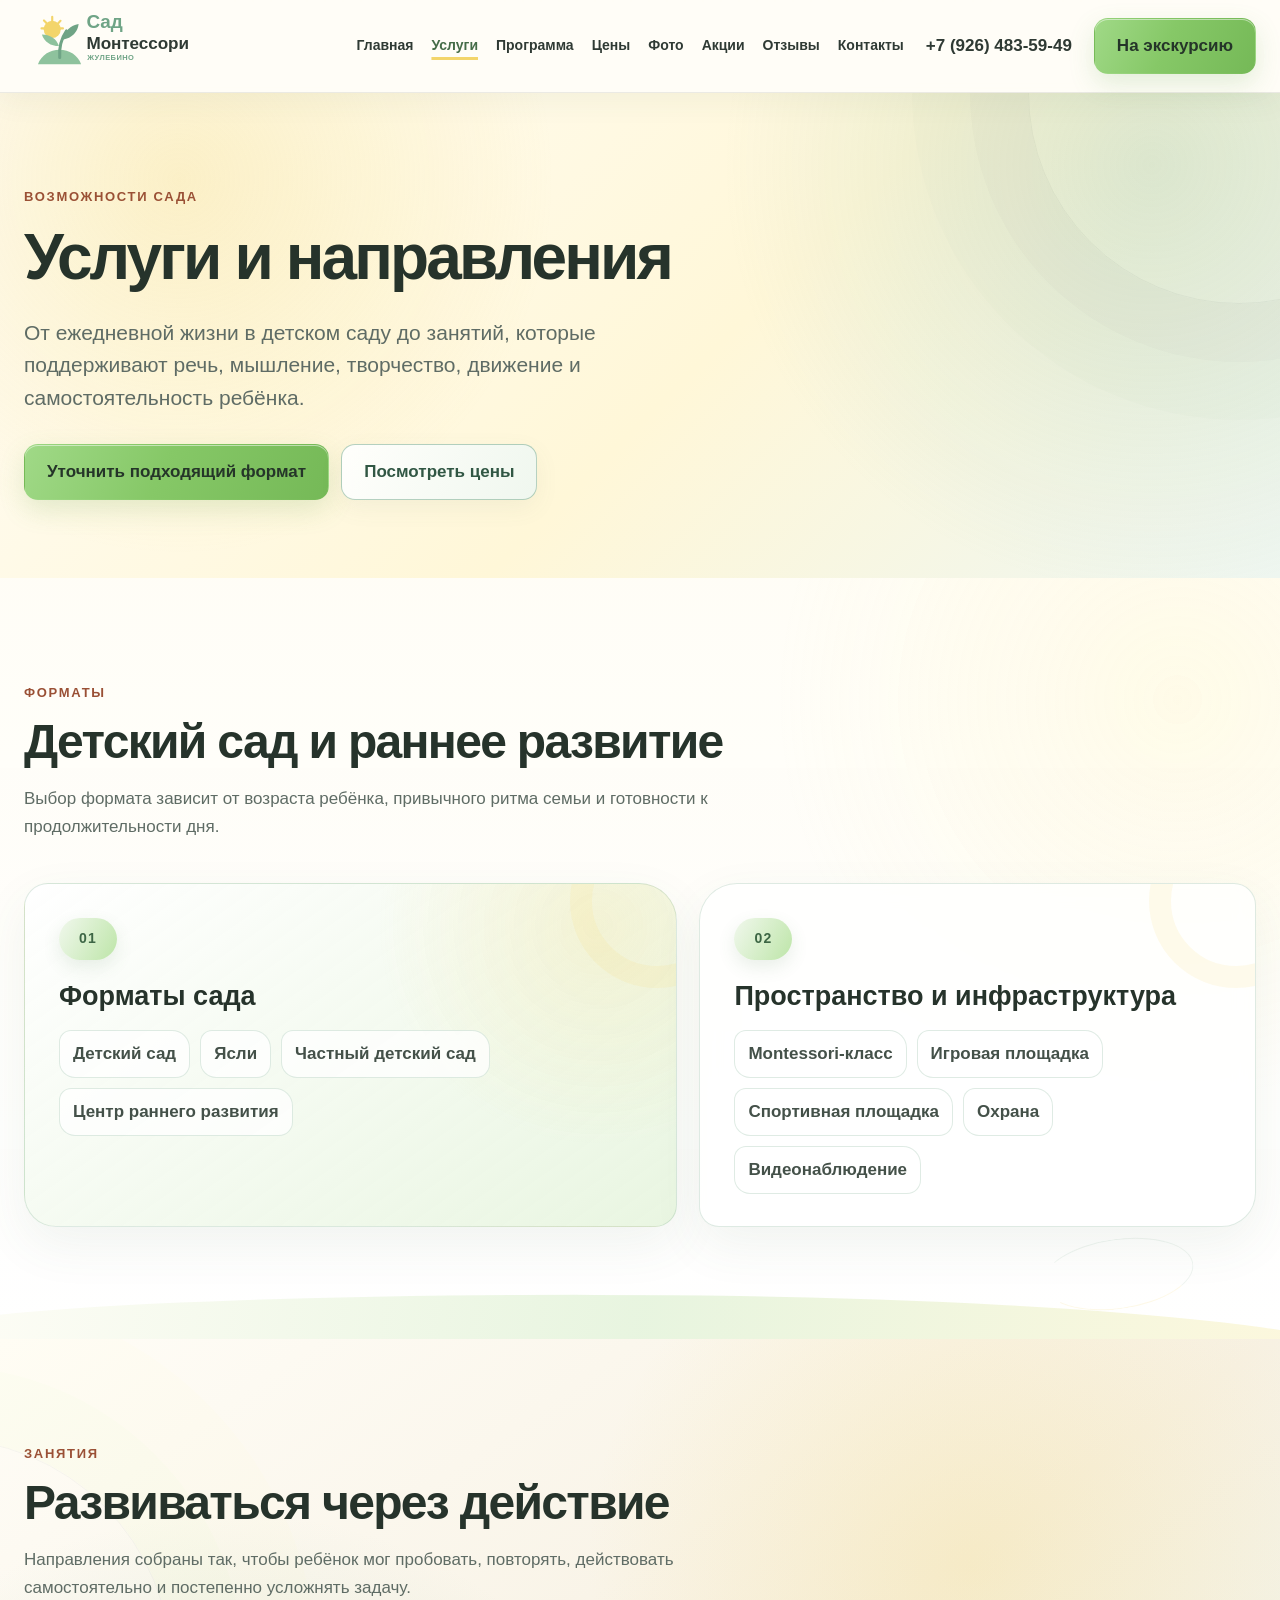
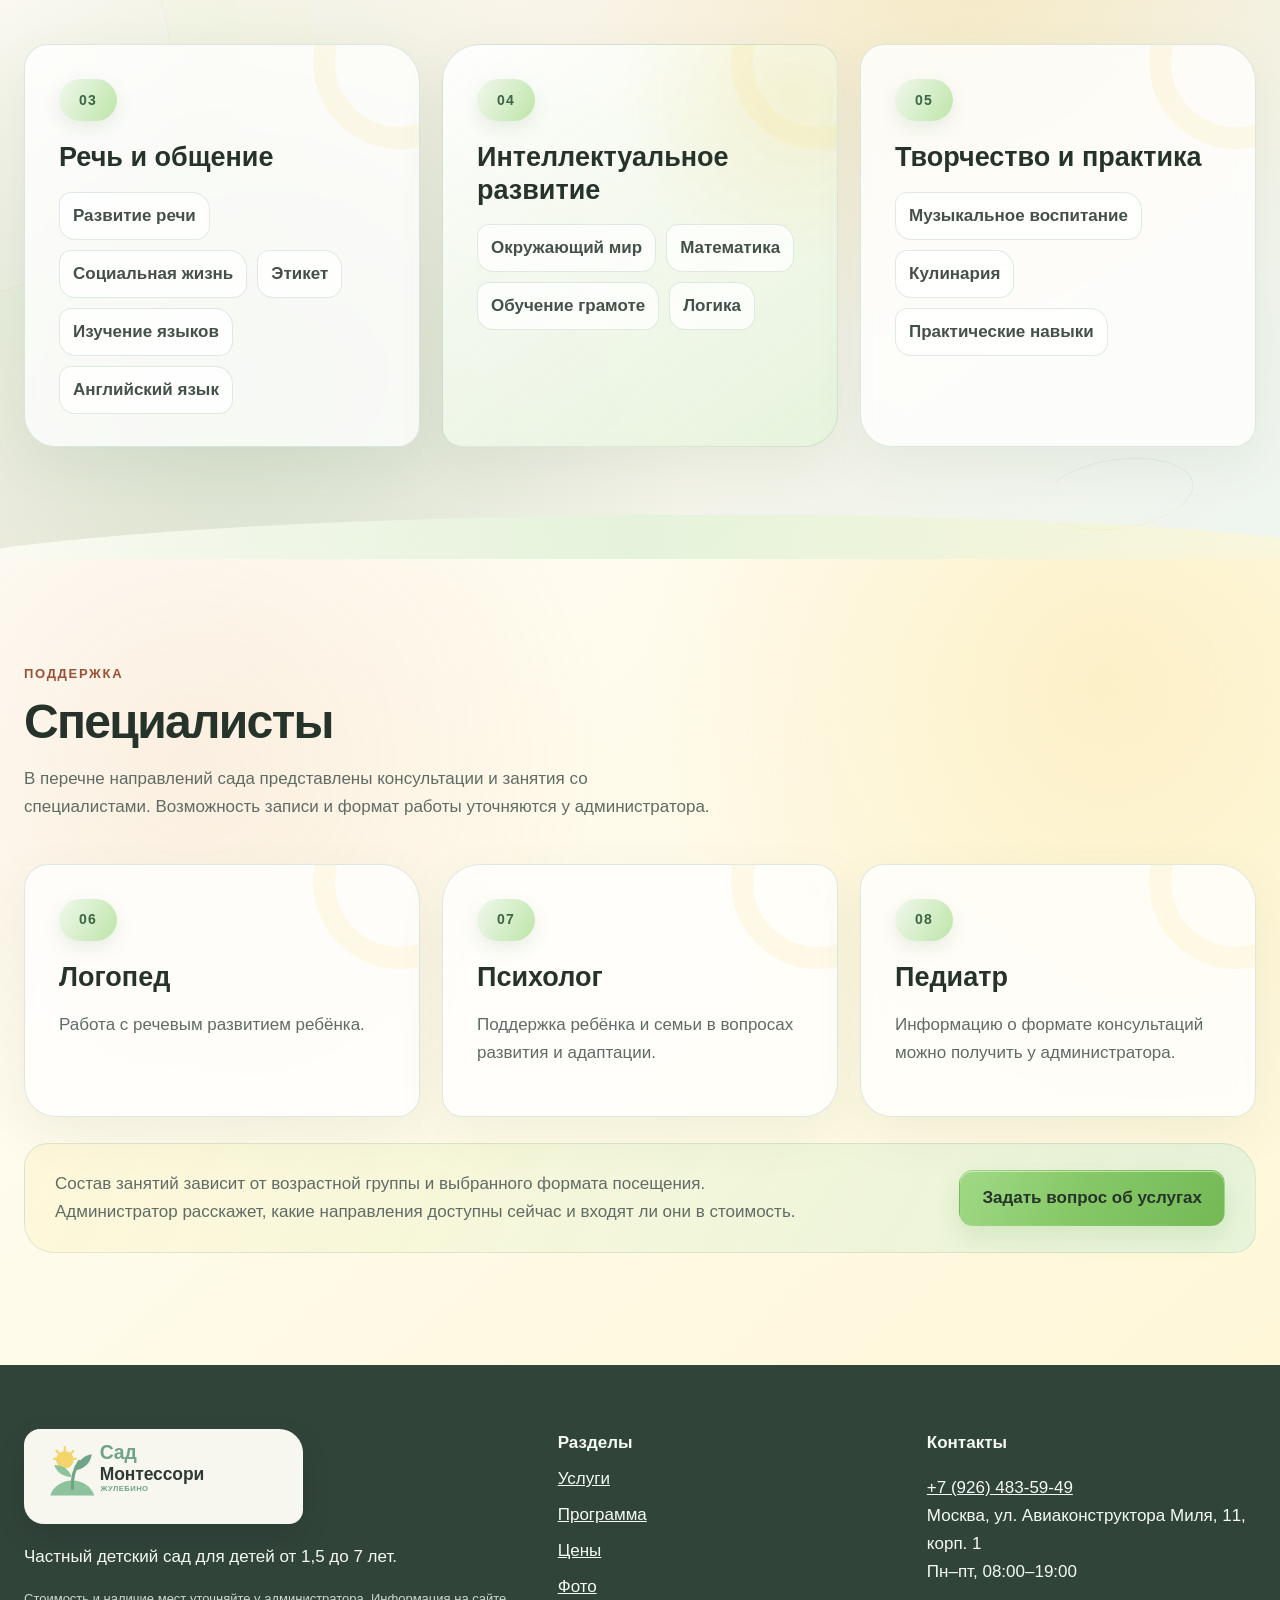
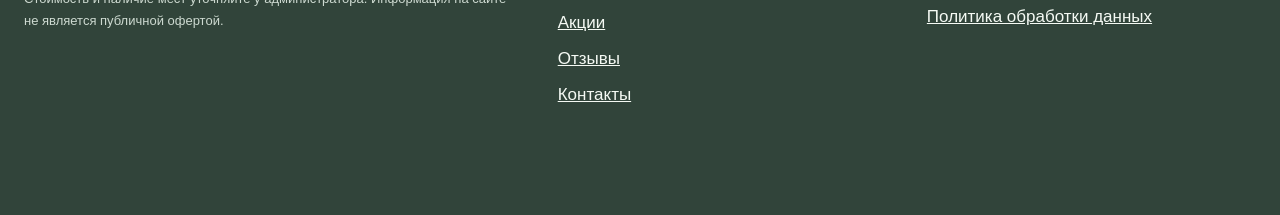
==== all-services.html @ d4e39145 "Add complete site pages, styling and media" ====
<!doctype html><html lang="ru"><head><meta charset="utf-8"><meta name="viewport" content="width=device-width,initial-scale=1"><title>Все услуги — Сад Монтессори в Жулебино</title><meta name="description" content="Форматы посещения, Montessori-класс, развивающие занятия и специалисты Сада Монтессори в Жулебино."><link rel="stylesheet" href="styles.css"></head><body><div data-header></div><main><section class="page-hero"><div class="container"><div class="eyebrow">Возможности сада</div><h1>Услуги и направления</h1><p class="lead">От ежедневной жизни в детском саду до занятий, которые поддерживают речь, мышление, творчество, движение и самостоятельность ребёнка.</p><div class="actions"><a class="btn" href="contacts.html#tour">Уточнить подходящий формат</a><a class="btn secondary" href="prices.html">Посмотреть цены</a></div></div></section><section class="section services-catalog"><div class="container"><div class="section-head"><div><div class="eyebrow">Форматы</div><h2>Детский сад и раннее развитие</h2></div><p>Выбор формата зависит от возраста ребёнка, привычного ритма семьи и готовности к продолжительности дня.</p></div><div class="service-layout"><article class="service-group service-group-featured"><div class="service-number">01</div><h3>Форматы сада</h3><ul class="service-list"><li>Детский сад</li><li>Ясли</li><li>Частный детский сад</li><li>Центр раннего развития</li></ul></article><article class="service-group"><div class="service-number">02</div><h3>Пространство и инфраструктура</h3><ul class="service-list"><li>Montessori-класс</li><li>Игровая площадка</li><li>Спортивная площадка</li><li>Охрана</li><li>Видеонаблюдение</li></ul></article></div></div></section><section class="section tint services-catalog"><div class="container"><div class="section-head"><div><div class="eyebrow">Занятия</div><h2>Развиваться через действие</h2></div><p>Направления собраны так, чтобы ребёнок мог пробовать, повторять, действовать самостоятельно и постепенно усложнять задачу.</p></div><div class="service-layout service-layout-3"><article class="service-group"><div class="service-number">03</div><h3>Речь и общение</h3><ul class="service-list"><li>Развитие речи</li><li>Социальная жизнь</li><li>Этикет</li><li>Изучение языков</li><li>Английский язык</li></ul></article><article class="service-group service-group-featured"><div class="service-number">04</div><h3>Интеллектуальное развитие</h3><ul class="service-list"><li>Окружающий мир</li><li>Математика</li><li>Обучение грамоте</li><li>Логика</li></ul></article><article class="service-group"><div class="service-number">05</div><h3>Творчество и практика</h3><ul class="service-list"><li>Музыкальное воспитание</li><li>Кулинария</li><li>Практические навыки</li></ul></article></div></div></section><section class="section services-catalog"><div class="container"><div class="section-head"><div><div class="eyebrow">Поддержка</div><h2>Специалисты</h2></div><p>В перечне направлений сада представлены консультации и занятия со специалистами. Возможность записи и формат работы уточняются у администратора.</p></div><div class="service-layout service-specialists"><article class="service-group"><div class="service-number">06</div><h3>Логопед</h3><p>Работа с речевым развитием ребёнка.</p></article><article class="service-group"><div class="service-number">07</div><h3>Психолог</h3><p>Поддержка ребёнка и семьи в вопросах развития и адаптации.</p></article><article class="service-group"><div class="service-number">08</div><h3>Педиатр</h3><p>Информацию о формате консультаций можно получить у администратора.</p></article></div><div class="service-note"><p>Состав занятий зависит от возрастной группы и выбранного формата посещения. Администратор расскажет, какие направления доступны сейчас и входят ли они в стоимость.</p><a class="btn" href="contacts.html#tour">Задать вопрос об услугах</a></div></div></section></main><div data-footer></div><script src="site.js"></script></body></html>
---- styles.css ----
:root{
  --ink:#24302b;--ink-strong:#31443a;--muted:#5f6d65;
  --ivory:#fffdf6;--paper:#fff;--cream:#fff9e8;
  --green:#91d66b;--green-hover:#83c85e;--green-active:#76ba53;--soft-green:#b9e7a3;
  --sage:#ddf3d2;--mint:#eaf8e2;--sun:#ffe064;--sun-soft:#fff5c5;
  --terracotta:#f1a06f;--peach:#f8ded0;--line:#dce9d7;
  --shadow:0 20px 60px rgba(73,112,76,.10);--radius:22px
}
*{box-sizing:border-box}html{scroll-behavior:smooth}body{margin:0;font-family:Manrope,Onest,Inter,"Segoe UI",Arial,sans-serif;color:var(--ink);background:var(--ivory);font-size:17px;line-height:1.65;-webkit-font-smoothing:antialiased}a{color:inherit}.container{width:min(1240px,calc(100% - 48px));margin:auto}.site-header{position:sticky;top:0;z-index:20;background:rgba(255,253,247,.94);backdrop-filter:blur(14px);border-bottom:1px solid rgba(36,48,43,.09)}.header-row{min-height:76px;display:flex;align-items:center;gap:22px}.brand{text-decoration:none;font-weight:800;font-size:21px;line-height:1.05;color:var(--ink-strong);letter-spacing:-.025em}.brand small{display:block;font-weight:700;font-size:11px;letter-spacing:.1em;text-transform:uppercase;color:var(--green-hover)}.nav{display:flex;gap:18px;margin-left:auto}.nav a{text-decoration:none;font-size:14px;font-weight:600}.nav a:hover,.nav a.active{color:#456c48;text-decoration:underline;text-decoration-color:var(--sun);text-decoration-thickness:3px;text-underline-offset:7px}.phone{text-decoration:none;font-weight:750;white-space:nowrap}.btn{min-height:52px;display:inline-flex;align-items:center;justify-content:center;gap:8px;border:1px solid var(--green);border-radius:14px;background:var(--green);color:var(--ink);padding:13px 22px;text-decoration:none;font-weight:800;cursor:pointer;transition:background-color .2s ease,transform .2s ease,border-color .2s ease}.btn:hover{background:var(--green-hover);border-color:var(--green-hover);transform:translateY(-1px)}.btn:active{transform:translateY(0)}.btn.secondary{background:var(--paper);color:var(--ink-strong);border-color:#9fbd9d}.btn.secondary:hover{background:var(--mint)}.menu-btn{display:none;margin-left:auto;min-width:44px;min-height:44px;border:0;background:none;font-size:26px;color:var(--ink)}a:focus-visible,button:focus-visible,input:focus-visible,select:focus-visible,textarea:focus-visible,summary:focus-visible{outline:3px solid #9f7610;outline-offset:3px}.skip-link{position:fixed;left:16px;top:-80px;z-index:100;background:white;padding:12px 16px;border-radius:10px}.skip-link:focus{top:16px}.hero{padding:104px 0 78px;background:radial-gradient(circle at 10% 12%,rgba(255,244,199,.8),transparent 28%),radial-gradient(circle at 92% 22%,rgba(228,240,225,.95),transparent 35%),var(--ivory)}.hero-grid{display:grid;grid-template-columns:1.03fr .97fr;gap:64px;align-items:center}.eyebrow{font-size:13px;text-transform:uppercase;letter-spacing:.13em;color:#9a5035;font-weight:800}.hero h1,.page-hero h1{font-size:clamp(48px,5.1vw,64px);line-height:1.08;font-weight:800;margin:16px 0 24px;letter-spacing:-.045em;color:var(--ink-strong)}.lead{font-size:21px;line-height:1.55;color:var(--muted);max-width:720px}.actions{display:flex;gap:12px;flex-wrap:wrap;margin-top:30px}.meta-row{display:flex;gap:28px;flex-wrap:wrap;margin-top:30px;font-size:15px}.meta-row strong{display:block;color:var(--ink-strong)}.media-placeholder{min-height:440px;border-radius:26px;background:linear-gradient(145deg,var(--sage),var(--sun-soft));display:grid;place-items:center;text-align:center;padding:40px;border:1px solid rgba(127,175,122,.38);box-shadow:var(--shadow)}.media-placeholder b{display:block;font-weight:780;font-size:25px;line-height:1.25}.media-placeholder span{color:var(--muted);max-width:360px}.trust{display:grid;grid-template-columns:repeat(5,1fr);gap:10px;margin-top:-26px;position:relative}.trust div{background:white;border:1px solid var(--line);border-radius:16px;padding:18px;text-align:center;font-size:15px;font-weight:750;box-shadow:0 10px 30px rgba(49,68,58,.04)}.section{padding:112px 0}.section.tint{background:var(--sage)}.section:nth-of-type(4n){background:var(--sun-soft)}.section-head{display:flex;justify-content:space-between;align-items:end;gap:30px;margin-bottom:42px}.section h2{font-size:clamp(36px,4vw,48px);line-height:1.15;margin:10px 0;font-weight:800;letter-spacing:-.035em;color:var(--ink-strong)}.section-head p{max-width:590px;color:var(--muted)}.grid{display:grid;gap:20px}.grid-2{grid-template-columns:repeat(2,1fr)}.grid-3{grid-template-columns:repeat(3,1fr)}.grid-4{grid-template-columns:repeat(4,1fr)}.card{background:white;border:1px solid var(--line);border-radius:var(--radius);padding:30px}.card h3{font-weight:780;font-size:25px;line-height:1.25;margin:10px 0;letter-spacing:-.025em}.card p{color:var(--muted)}.card:hover{border-color:#b8d2b4}.num{width:44px;height:44px;border-radius:14px;display:grid;place-items:center;background:var(--sun);color:var(--ink);font-weight:800}.placeholder{border:1px solid var(--terracotta);background:#fff8f3;border-radius:18px;padding:24px;color:#6d4a39}.placeholder strong{display:block;color:#563324}.price-card{display:flex;flex-direction:column}.price{font-weight:800;font-size:34px;line-height:1.15;color:#456c48;margin:12px 0;letter-spacing:-.03em}.price-card ul{padding-left:20px;flex:1}.quote{font-size:20px;line-height:1.55;border-top:4px solid var(--sun);background:linear-gradient(180deg,#fff,var(--mint))}.quote footer{font-size:14px;color:var(--muted);margin-top:18px}.cta-band{background:linear-gradient(135deg,var(--sun-soft),var(--sage));color:var(--ink);border:1px solid #d8e4cf;border-radius:26px;padding:52px;display:grid;grid-template-columns:1fr .9fr;gap:48px}.cta-band h2{margin-top:0;color:var(--ink-strong)}.cta-band .eyebrow{color:#895039!important}.form{display:grid;gap:14px}.field{display:grid;gap:7px}.field>span{font-size:14px;font-weight:750;color:var(--ink-strong)}.form input,.form select,.form textarea{width:100%;min-height:50px;border:1px solid #87978e;border-radius:12px;padding:12px 14px;font:inherit;background:white;color:var(--ink)}.form textarea{min-height:96px;resize:vertical}.form>label:not(.field){font-size:14px}.form .btn{background:var(--green);border-color:var(--green);color:var(--ink)}.form-note{font-size:14px;color:var(--muted)}.page-hero{padding:94px 0 78px;background:radial-gradient(circle at 12% 10%,rgba(255,244,199,.9),transparent 28%),radial-gradient(circle at 90% 15%,rgba(228,240,225,.9),transparent 35%),var(--ivory)}.page-hero h1{max-width:900px}.gallery{display:grid;grid-template-columns:repeat(3,1fr);gap:18px}.gallery .media-placeholder{min-height:285px;border-radius:22px}.contact-grid{display:grid;grid-template-columns:.8fr 1.2fr;gap:28px}.map{width:100%;min-height:430px;border:0;border-radius:22px;background:var(--sage)}.site-footer{background:#31443a;color:#f5faf4;padding:64px 0 106px}.footer-grid{display:grid;grid-template-columns:1.2fr .8fr .8fr;gap:40px}.footer-links{display:grid;gap:8px}.footer-links a{color:#f5faf4}.fine{font-size:13px;color:#cdd9d0}.mobile-cta{display:none}.notice{padding:16px 20px;border-radius:16px;background:var(--sun-soft);border:1px solid #dfc468;color:#54400f;margin:20px 0}.timeline{display:grid;grid-template-columns:repeat(4,1fr);border:1px solid var(--line);border-radius:24px;overflow:hidden;background:white}.timeline-item{padding:30px;border-right:1px solid var(--line)}.timeline-item:last-child{border-right:0}.timeline-time{font-weight:800;color:#4d784f;margin-bottom:10px}.faq{display:grid;gap:12px}.faq details{background:white;border:1px solid var(--line);border-radius:16px;padding:0 20px}.faq summary{min-height:60px;display:flex;align-items:center;font-weight:750;cursor:pointer}.faq p{color:var(--muted);margin-top:0}.sr-only{position:absolute;width:1px;height:1px;padding:0;margin:-1px;overflow:hidden;clip:rect(0,0,0,0);white-space:nowrap;border:0}
@media(prefers-reduced-motion:reduce){html{scroll-behavior:auto}*,*::before,*::after{animation-duration:.01ms!important;transition-duration:.01ms!important}}
@media(max-width:980px){.nav{display:none;position:absolute;top:76px;left:0;right:0;background:var(--ivory);padding:22px 24px;flex-direction:column;border-bottom:1px solid var(--line)}.nav.open{display:flex}.menu-btn{display:block}.header-row>.phone,.header-row>.btn{display:none}.hero-grid,.cta-band,.contact-grid{grid-template-columns:1fr}.trust{grid-template-columns:repeat(2,1fr)}.grid-4{grid-template-columns:repeat(2,1fr)}.media-placeholder{min-height:340px}.timeline{grid-template-columns:repeat(2,1fr)}.timeline-item:nth-child(2){border-right:0}.timeline-item{border-bottom:1px solid var(--line)}.timeline-item:nth-last-child(-n+2){border-bottom:0}.mobile-cta{display:flex;position:fixed;z-index:30;bottom:10px;left:10px;right:10px;background:white;border:1px solid var(--line);padding:8px;border-radius:18px;box-shadow:var(--shadow);gap:8px}.mobile-cta .btn{flex:1;min-height:48px;padding:10px}}
@media(max-width:680px){body{overflow-x:hidden;font-size:16px}.container{width:min(100% - 40px,1240px)}.hero{padding:62px 0 52px}.hero-grid{gap:38px}.hero-grid>*{min-width:0}.hero h1,.page-hero h1{font-size:clamp(36px,10vw,42px);overflow-wrap:anywhere}.page-hero{padding:62px 0 54px}.lead{font-size:18px}.actions{display:grid;grid-template-columns:1fr;width:100%}.actions .btn{width:100%}.section{padding:76px 0}.section h2{font-size:32px}.grid-2,.grid-3,.grid-4,.gallery,.footer-grid{grid-template-columns:1fr}.trust{margin-top:16px;grid-template-columns:1fr}.cta-band{padding:30px 24px}.section-head{display:block}.meta-row{gap:14px}.gallery .media-placeholder{min-height:230px}.media-placeholder{min-width:0;min-height:300px;padding:28px 20px}.media-placeholder b,.media-placeholder span{overflow-wrap:anywhere}.timeline{grid-template-columns:1fr}.timeline-item,.timeline-item:nth-child(2){border-right:0;border-bottom:1px solid var(--line)}.timeline-item:last-child{border-bottom:0}}

/* Luminous organic design layer */
body{position:relative;background:#fffdf6}
body::before{content:"";position:fixed;inset:0;z-index:-1;pointer-events:none;opacity:.022;background-image:radial-gradient(circle at 1px 1px,#314238 1px,transparent 0);background-size:18px 18px}
.hero{position:relative;isolation:isolate;overflow:hidden;background:radial-gradient(circle at 12% 12%,rgba(255,224,100,.48) 0,rgba(255,224,100,0) 34%),radial-gradient(circle at 88% 18%,rgba(145,214,107,.34) 0,rgba(145,214,107,0) 36%),linear-gradient(135deg,#fffdf6 0%,#fff7d4 48%,#f1faeb 100%)}
.hero::before,.page-hero::before{content:"";position:absolute;width:420px;height:420px;border:1px solid rgba(49,66,56,.055);border-radius:50%;right:-170px;top:-210px;box-shadow:0 0 0 58px rgba(49,66,56,.018),0 0 0 116px rgba(49,66,56,.012);pointer-events:none}
.hero-grid{position:relative;z-index:1}
.hero .media-placeholder{transform:rotate(1.3deg);border-radius:34px 34px 72px 34px;box-shadow:0 28px 80px rgba(73,112,76,.16)}
.hero .media-placeholder::after{content:"";position:absolute;width:112px;height:112px;right:-28px;bottom:-30px;border-radius:50%;background:rgba(255,224,100,.82);filter:blur(.2px);z-index:-1}
.page-hero{position:relative;isolation:isolate;overflow:hidden;background:radial-gradient(circle at 15% 20%,rgba(255,224,100,.34),transparent 32%),radial-gradient(circle at 88% 14%,rgba(145,214,107,.28),transparent 36%),linear-gradient(135deg,#fffdf6,#fff9de 52%,#eaf8e2)}
.page-hero .container{position:relative;z-index:1}
.trust div{background:rgba(255,255,255,.7);backdrop-filter:blur(14px);border:1px solid rgba(255,255,255,.84);box-shadow:0 18px 50px rgba(50,80,60,.08)}
.section{position:relative;isolation:isolate;overflow:hidden;background:radial-gradient(circle at 92% 16%,rgba(255,236,147,.16),transparent 30%),linear-gradient(180deg,rgba(255,253,246,.96),rgba(255,255,255,.97))}
.section.tint{background:radial-gradient(circle at 76% 28%,rgba(255,224,100,.3),transparent 34%),radial-gradient(circle at 18% 78%,rgba(185,231,163,.42),transparent 38%),linear-gradient(145deg,#fff9e8 0%,#f8fceb 55%,#eaf8e2 100%)}
.section:nth-of-type(4n){background:radial-gradient(circle at 15% 25%,rgba(241,160,111,.13),transparent 34%),radial-gradient(circle at 86% 15%,rgba(255,224,100,.25),transparent 35%),linear-gradient(140deg,#fffdf6 0%,#fff6df 100%)}
.section:nth-of-type(3n)::before{content:"";position:absolute;width:460px;height:460px;border-radius:50%;left:-290px;top:12%;border:1px solid rgba(83,97,88,.045);box-shadow:0 0 0 72px rgba(145,214,107,.018),0 0 0 145px rgba(255,224,100,.014);pointer-events:none}
.section>.container{position:relative;z-index:1}
.card{border-color:rgba(159,190,151,.42);box-shadow:0 14px 45px rgba(73,112,76,.055);transition:transform .22s ease,border-color .22s ease,box-shadow .22s ease}
.card:hover{transform:translateY(-3px);border-color:rgba(118,186,83,.5);box-shadow:0 20px 55px rgba(73,112,76,.1)}
.grid-4 .card:nth-child(even){transform:translateY(16px)}
.grid-4 .card:nth-child(even):hover{transform:translateY(13px)}
.cta-band{position:relative;overflow:hidden;background:radial-gradient(circle at 82% 18%,rgba(255,224,100,.52),transparent 35%),radial-gradient(circle at 12% 90%,rgba(145,214,107,.4),transparent 38%),linear-gradient(135deg,rgba(255,255,255,.76),rgba(255,249,222,.83) 48%,rgba(234,248,226,.88));backdrop-filter:blur(14px);border:1px solid rgba(255,255,255,.82);box-shadow:0 22px 65px rgba(73,112,76,.11)}
.cta-band::after{content:"";position:absolute;width:180px;height:180px;border-radius:50%;right:-80px;bottom:-95px;border:24px solid rgba(255,255,255,.28);pointer-events:none}
.gallery{grid-template-columns:1.15fr .85fr 1fr;grid-auto-flow:dense}
.gallery .media-placeholder:nth-child(1),.gallery .media-placeholder:nth-child(7){grid-row:span 2;min-height:588px}
.gallery .media-placeholder:nth-child(4){grid-column:span 2}
.gallery .media-placeholder{box-shadow:0 18px 55px rgba(73,112,76,.1);transition:transform .3s ease,box-shadow .3s ease}
.gallery .media-placeholder:hover{transform:translateY(-4px) scale(.995);box-shadow:0 24px 70px rgba(73,112,76,.15)}
.quote{background:rgba(255,255,255,.68);backdrop-filter:blur(10px);border-color:rgba(255,224,100,.85)}
.price-card:nth-child(2){background:linear-gradient(160deg,#fff,#f3fbeF);box-shadow:0 22px 65px rgba(73,112,76,.12)}
.btn:active{background:var(--green-active)}
@keyframes gardenGlow{0%,100%{transform:translate3d(0,0,0)}50%{transform:translate3d(-10px,8px,0)}}
.hero::after{content:"";position:absolute;width:300px;height:300px;border-radius:50%;right:12%;top:6%;background:rgba(255,224,100,.14);filter:blur(38px);animation:gardenGlow 18s ease-in-out infinite;pointer-events:none}
@media(max-width:980px){.grid-4 .card:nth-child(even),.grid-4 .card:nth-child(even):hover{transform:none}.gallery{grid-template-columns:repeat(2,1fr)}.gallery .media-placeholder:nth-child(1),.gallery .media-placeholder:nth-child(7){grid-row:auto;min-height:340px}.gallery .media-placeholder:nth-child(4){grid-column:auto}.hero .media-placeholder{transform:none;border-radius:30px 30px 52px 30px}}
@media(max-width:680px){.hero{background:radial-gradient(circle at 12% 10%,rgba(255,224,100,.38),transparent 30%),linear-gradient(145deg,#fffdf6,#f1faeb)}.section,.section.tint,.section:nth-of-type(4n){background:linear-gradient(150deg,#fffdf6,#f8fceb 58%,#fff9de)}.gallery{grid-template-columns:1fr}.gallery .media-placeholder:nth-child(1),.gallery .media-placeholder:nth-child(7){min-height:260px}.card:hover,.gallery .media-placeholder:hover{transform:none}.hero .media-placeholder::after{width:76px;height:76px;right:-16px}}
@media(prefers-reduced-motion:reduce){.hero::after{animation:none}.card,.gallery .media-placeholder{transition:none}}

/* Design system v2: connected sections, living CTA, organic cards */
:root{
  --ink:#2f3a34;--ink-strong:#24312b;--muted:#5f6c65;
  --ivory:#fffdf7;--cream:#f7f1e3;
  --green:#6fa486;--green-hover:#5f9c7d;--green-active:#568f72;
  --soft-green:#86b79a;--sage:#ddeedf;--mint:#eef6f0;
  --sun:#f3d56b;--sun-soft:#fff7d8;--terracotta:#d88a58;--peach:#ffe9b8;
  --line:#dce7de
}
body{background:var(--ivory)}
.hero{background:radial-gradient(circle at 12% 12%,rgba(243,213,107,.4),transparent 34%),radial-gradient(circle at 88% 18%,rgba(111,164,134,.3),transparent 36%),linear-gradient(135deg,#fffdf7 0%,#fff7d8 50%,#eef6f0 100%)}
.page-hero{background:radial-gradient(circle at 14% 18%,rgba(243,213,107,.3),transparent 32%),radial-gradient(circle at 90% 15%,rgba(134,183,154,.26),transparent 35%),linear-gradient(135deg,#fffdf7,#fff7d8 55%,#eef6f0)}
.btn{position:relative;isolation:isolate;overflow:hidden;color:#fff;border-color:transparent;background:linear-gradient(115deg,#7cb291 0%,#6fa486 42%,#5f9c7d 100%);background-size:180% 100%;box-shadow:0 10px 26px rgba(95,156,125,.2),inset 0 1px 0 rgba(255,255,255,.28);transition:transform .22s ease,box-shadow .22s ease,background-position .45s ease}
.btn::before{content:"";position:absolute;z-index:-1;top:-70%;bottom:-70%;left:-45%;width:28%;transform:rotate(18deg);background:linear-gradient(90deg,transparent,rgba(255,255,255,.4),transparent);filter:blur(2px);transition:left .62s cubic-bezier(.2,.7,.2,1)}
.btn:hover{color:#fff;border-color:transparent;background:linear-gradient(115deg,#5f9c7d 0%,#76aa89 45%,#d5bd62 100%);background-size:180% 100%;background-position:100% 0;box-shadow:0 15px 34px rgba(95,156,125,.28),0 0 0 5px rgba(243,213,107,.12);transform:translateY(-2px)}
.btn:hover::before{left:118%}.btn:active{color:#fff;background:linear-gradient(115deg,#568f72,#6fa486);transform:translateY(0)}
.btn.secondary{color:#315744;border:1px solid rgba(111,164,134,.5);background:linear-gradient(115deg,rgba(255,255,255,.9),rgba(238,246,240,.9));box-shadow:0 8px 24px rgba(95,108,101,.07)}
.btn.secondary::before{background:linear-gradient(90deg,transparent,rgba(243,213,107,.62),transparent)}
.btn.secondary:hover{color:#315744;border-color:rgba(111,164,134,.58);background:linear-gradient(115deg,#fff7d8,#eaf4ec 65%,#f8e8a6);box-shadow:0 13px 30px rgba(111,164,134,.14);background-position:100% 0}
.section{--transition:#fffdf7;padding-bottom:138px}
.section.tint{--transition:#eef6f0;background:radial-gradient(circle at 76% 28%,rgba(243,213,107,.24),transparent 34%),radial-gradient(circle at 18% 78%,rgba(134,183,154,.3),transparent 38%),linear-gradient(145deg,#fffdf7 0%,#f7f1e3 52%,#eef6f0 100%)}
.section:nth-of-type(4n){--transition:#fff7d8;background:radial-gradient(circle at 15% 25%,rgba(216,138,88,.11),transparent 34%),radial-gradient(circle at 86% 15%,rgba(243,213,107,.25),transparent 35%),linear-gradient(140deg,#fffdf7 0%,#fff7d8 100%)}
.section:not(:last-child)::after{content:"";position:absolute;z-index:0;left:-3%;right:-3%;bottom:-1px;height:72px;background:linear-gradient(100deg,rgba(255,255,255,.76),var(--transition) 45%,rgba(221,238,223,.72));clip-path:polygon(0 52%,8% 42%,18% 58%,30% 28%,43% 50%,55% 20%,68% 46%,80% 30%,91% 54%,100% 36%,100% 100%,0 100%);pointer-events:none}
.section:nth-of-type(even):not(:last-child)::after{clip-path:polygon(0 30%,10% 50%,23% 32%,35% 61%,48% 35%,61% 55%,74% 25%,87% 49%,100% 31%,100% 100%,0 100%)}
.section:not(:last-child) .container::after{content:"";position:absolute;z-index:-1;width:180px;height:86px;right:3%;bottom:-102px;border:1.5px solid rgba(111,164,134,.16);border-left-color:transparent;border-bottom-color:rgba(243,213,107,.22);border-radius:50%;transform:rotate(-8deg);pointer-events:none}
.card{position:relative;overflow:hidden;border-radius:18px 34px 20px 30px;background:linear-gradient(145deg,rgba(255,255,255,.96),rgba(238,246,240,.78));border:1px solid rgba(111,164,134,.24);box-shadow:0 16px 45px rgba(69,103,83,.07)}
.card:nth-child(2n){border-radius:34px 18px 30px 20px;background:linear-gradient(145deg,rgba(255,255,255,.97),rgba(255,247,216,.7))}
.card:nth-child(3n){border-radius:24px 38px 18px 34px}
.card::after{content:"";position:absolute;width:104px;height:104px;right:-56px;top:-54px;border-radius:50%;border:20px solid rgba(243,213,107,.13);pointer-events:none;transition:transform .35s ease}
.card:nth-child(2n)::after{right:auto;left:-58px;top:auto;bottom:-58px;border-color:rgba(111,164,134,.12)}
.card:hover::after{transform:scale(1.13) rotate(8deg)}
.grid-4{align-items:start}
.grid-4 .card:nth-child(2){margin-top:24px}.grid-4 .card:nth-child(3){margin-top:8px}.grid-4 .card:nth-child(4){margin-top:32px}
.grid-4 .card:nth-child(even),.grid-4 .card:nth-child(even):hover{transform:none}
.grid-4 .card:hover{transform:translateY(-4px)}
.num{position:relative;width:58px;height:52px;border-radius:52% 48% 55% 45%/58% 44% 56% 42%;background:linear-gradient(145deg,#fff7d8,#f3d56b);color:#4a4b34;font-size:20px;box-shadow:0 9px 22px rgba(196,159,48,.18),inset 0 1px 0 rgba(255,255,255,.8);transform:rotate(-4deg)}
.num::before{content:"";position:absolute;inset:-7px;border:1px solid rgba(216,138,88,.25);border-radius:48% 52% 44% 56%/54% 46% 58% 42%;transform:rotate(10deg)}
.num::after{content:"";position:absolute;width:34px;height:1px;left:49px;top:26px;background:linear-gradient(90deg,rgba(216,138,88,.45),transparent)}
.timeline{position:relative;overflow:visible;border:0;background:transparent;gap:18px}
.timeline::before{content:"";position:absolute;left:5%;right:5%;top:30px;height:2px;background:linear-gradient(90deg,transparent,#f3d56b 16%,#86b79a 52%,#f3d56b 84%,transparent)}
.timeline-item{position:relative;border:1px solid rgba(111,164,134,.23)!important;border-radius:28px 18px 30px 20px;background:rgba(255,255,255,.78);backdrop-filter:blur(9px);box-shadow:0 14px 38px rgba(69,103,83,.07);margin-top:25px}
.timeline-item:nth-child(even){border-radius:18px 30px 20px 32px;margin-top:4px}
.timeline-time{display:inline-flex;min-height:38px;align-items:center;padding:6px 14px;border-radius:999px;background:linear-gradient(120deg,#fff7d8,#f8e8a6);box-shadow:0 6px 16px rgba(196,159,48,.13);color:#62532b;position:relative;z-index:1}
.trust div{position:relative;border-radius:18px 28px 18px 26px}.trust div:nth-child(even){border-radius:28px 18px 26px 18px;transform:translateY(8px)}
.price-card{overflow:hidden}.price-card:nth-child(2){transform:translateY(-10px);background:linear-gradient(155deg,#fff,#eef6f0 64%,#fff7d8)}
.quote{border-radius:18px 36px 20px 32px}.quote:nth-child(even){border-radius:36px 18px 32px 20px}
@media(max-width:980px){.section{padding-bottom:110px}.grid-4 .card:nth-child(n),.trust div:nth-child(even),.price-card:nth-child(2){margin-top:0;transform:none}.timeline{grid-template-columns:repeat(2,1fr)}.timeline::before{display:none}}
@media(max-width:680px){.section{padding-bottom:92px}.section:not(:last-child)::after{height:44px}.section:not(:last-child) .container::after{width:110px;height:55px;bottom:-70px}.grid-4 .card:nth-child(n){margin-top:0}.card,.card:nth-child(2n),.card:nth-child(3n){border-radius:20px 30px 22px 28px}.timeline{gap:14px}.timeline-item,.timeline-item:nth-child(even){margin-top:0;border-radius:22px 16px 24px 18px}.btn:hover{transform:none}}
@media(prefers-reduced-motion:reduce){.btn::before{display:none}.card::after{transition:none}}

/* Screenshot review fixes: stable grid, calmer transitions, fresher green */
:root{
  --green:#86c867;--green-hover:#75b957;--green-active:#67aa4b;
  --soft-green:#bde5a8;--sage:#e3f3d9;--mint:#f1f8ed;
  --ink-strong:#26332b
}
html{scroll-padding-top:92px}
body{padding-top:76px}
[data-header]{position:relative;z-index:100}
.site-header{position:fixed;top:0;left:0;right:0;z-index:100;background:rgba(255,253,247,.91);box-shadow:0 8px 28px rgba(56,88,64,.06)}
.btn{color:#253529;background:linear-gradient(115deg,#a0d987 0%,#86c867 45%,#75b957 100%);box-shadow:0 10px 26px rgba(102,166,79,.18),inset 0 1px 0 rgba(255,255,255,.5)}
.btn:hover{color:#213126;background:linear-gradient(115deg,#75b957 0%,#91cf72 48%,#e6cd67 100%);box-shadow:0 15px 34px rgba(102,166,79,.24),0 0 0 5px rgba(243,213,107,.12)}
.btn:active{color:#213126;background:linear-gradient(115deg,#67aa4b,#86c867)}
.hero{padding-bottom:112px}
.trust{position:relative;z-index:5;margin-top:-52px;padding:12px;background:linear-gradient(120deg,rgba(255,255,255,.82),rgba(241,248,237,.78) 55%,rgba(255,247,216,.72));border:1px solid rgba(255,255,255,.9);border-radius:28px 38px 26px 36px;box-shadow:0 20px 58px rgba(64,105,70,.1);backdrop-filter:blur(16px)}
.trust::before{content:"";position:absolute;left:28px;right:28px;top:50%;height:1px;background:linear-gradient(90deg,transparent,rgba(117,185,87,.25),rgba(243,213,107,.35),transparent);z-index:-1}
.trust div,.trust div:nth-child(even){position:relative;transform:none;border:0;border-radius:18px;background:transparent;box-shadow:none;padding:19px 14px 19px 34px;text-align:left}
.trust div::before{content:"";position:absolute;left:12px;top:50%;width:10px;height:10px;border-radius:50% 45% 55% 48%;background:linear-gradient(145deg,#f3d56b,#86c867);box-shadow:0 0 0 5px rgba(255,255,255,.78);transform:translateY(-50%) rotate(8deg)}
.trust div+div{border-left:1px solid rgba(111,164,134,.16)}
.section{padding-top:104px;padding-bottom:112px}
.section:not(:last-child)::after{left:-8%;right:-8%;bottom:-38px;height:82px;background:linear-gradient(100deg,rgba(255,253,247,.94),rgba(227,243,217,.82) 50%,rgba(255,247,216,.88));clip-path:none;border-radius:50% 50% 0 0/70% 70% 0 0;transform:rotate(-.45deg)}
.section:nth-of-type(even):not(:last-child)::after{clip-path:none;border-radius:52% 48% 0 0/60% 76% 0 0;transform:rotate(.45deg)}
.section:not(:last-child) .container::after{width:150px;height:68px;right:5%;bottom:-82px;opacity:.7}
.section-head{display:grid;grid-template-columns:minmax(0,1.08fr) minmax(280px,.92fr);align-items:end;column-gap:64px;row-gap:20px}
.section-head>div{min-width:0}.section-head>p{margin:0 0 8px;max-width:620px;justify-self:start}.section-head>.btn{justify-self:start;align-self:end;margin-bottom:8px}
.section-head h2{max-width:820px}
.grid{align-items:stretch}.card{height:100%}
.actions{align-items:center}.grid+.actions{margin-top:38px}
.gallery+.actions{width:min(1240px,calc(100% - 48px));margin:34px auto 0}
.cta-band{align-items:start}
.form>label:not(.field){display:flex;align-items:flex-start;gap:10px;line-height:1.4}
.form>label:not(.field)>input{width:18px!important;min-width:18px;min-height:18px;height:18px;margin:2px 0 0;flex:0 0 18px}
.form .btn{color:#253529;background:linear-gradient(115deg,#a0d987,#86c867 48%,#75b957)}
.form .btn:hover{color:#213126;background:linear-gradient(115deg,#75b957,#91cf72 48%,#e6cd67)}
.timeline{align-items:stretch}.timeline-item,.timeline-item:nth-child(even){margin-top:12px}
.site-footer .brand{color:#fff!important}
@media(max-width:980px){body{padding-top:76px}.section-head{grid-template-columns:1fr;align-items:start;column-gap:0}.section-head>p,.section-head>.btn{justify-self:start;margin-bottom:0}.trust{grid-template-columns:repeat(2,1fr);margin-top:-32px}.trust div+div{border-left:0}.trust div:nth-child(even){border-left:1px solid rgba(111,164,134,.16)}.section{padding-top:88px;padding-bottom:100px}}
@media(max-width:680px){body{padding-top:68px}.header-row{min-height:68px}.nav{top:68px}.hero{padding-bottom:70px}.trust{grid-template-columns:1fr;margin-top:18px;padding:8px;border-radius:24px}.trust div:nth-child(even),.trust div+div{border-left:0;border-top:1px solid rgba(111,164,134,.13)}.trust div:first-child{border-top:0}.section{padding-top:74px;padding-bottom:84px}.section:not(:last-child)::after{height:52px;bottom:-25px}.section-head{display:block}.section-head>p,.section-head>.btn{margin-top:22px}.gallery+.actions{width:min(100% - 40px,1240px)}}

/* Navigation and content alignment refinements */
.site-header{transition:background-color .25s ease,box-shadow .25s ease,border-color .25s ease}
.site-header.is-scrolled{background:rgba(255,253,247,.76);backdrop-filter:blur(18px) saturate(125%);border-bottom-color:rgba(111,164,134,.18);box-shadow:0 10px 32px rgba(56,88,64,.09)}
.section-head{display:block;max-width:840px;margin-bottom:42px}
.section-head>p{max-width:690px;margin:16px 0 0;justify-self:auto}
.section-head>.btn{margin-top:24px;margin-bottom:0}
.actions-center{justify-content:center;width:100%;margin-top:34px}
.quote footer a{font-weight:750;color:#426d4b;text-decoration-color:rgba(66,109,75,.38);text-underline-offset:3px}
.quote footer a:hover{text-decoration-color:#426d4b}
.back-to-top{position:fixed;right:24px;bottom:24px;z-index:90;width:54px;height:54px;display:grid;place-items:center;padding:0;border:1px solid rgba(111,164,134,.42);border-radius:50% 46% 52% 48%/48% 54% 46% 52%;color:#26382b;background:linear-gradient(145deg,rgba(255,255,255,.94),rgba(227,243,217,.94) 58%,rgba(243,213,107,.82));box-shadow:0 14px 34px rgba(67,105,71,.18);backdrop-filter:blur(12px);cursor:pointer;opacity:0;visibility:hidden;transform:translateY(14px) scale(.92) rotate(5deg);transition:opacity .22s ease,visibility .22s ease,transform .22s ease,box-shadow .22s ease}
.back-to-top svg{width:24px;height:24px;fill:none;stroke:currentColor;stroke-width:1.9;stroke-linecap:round;stroke-linejoin:round}
.back-to-top::after{content:"";position:absolute;inset:-5px;border:1px solid rgba(243,213,107,.34);border-radius:46% 54% 48% 52%;transform:rotate(-9deg)}
.back-to-top.is-visible{opacity:1;visibility:visible;transform:translateY(0) scale(1) rotate(0)}
.back-to-top:hover{transform:translateY(-3px) scale(1.03);box-shadow:0 18px 40px rgba(67,105,71,.24)}
.back-to-top:focus-visible{outline:3px solid #9f7610;outline-offset:4px}
@media(max-width:680px){.section-head{margin-bottom:34px}.section-head>p{margin-top:14px}.actions-center{display:flex}.back-to-top{right:16px;bottom:82px;width:48px;height:48px}}
@media(prefers-reduced-motion:reduce){.site-header,.back-to-top{transition:none}}

/* Brand logo */
.brand-logo{display:inline-flex;align-items:center;flex:0 0 auto;line-height:0}
.brand-logo img{display:block;width:180px;height:60px;object-fit:contain}
.footer-logo{width:max-content;padding:8px 12px 7px;border-radius:16px 24px 14px 20px;background:rgba(255,253,247,.96);box-shadow:0 12px 30px rgba(0,0,0,.1)}
.footer-logo img{width:220px;height:auto}
@media(max-width:1180px){.brand-logo img{width:150px;height:50px}.header-row{gap:16px}.nav{gap:13px}}
@media(max-width:680px){.brand-logo img{width:142px;height:48px}.footer-logo img{width:200px}}

.brand-logo .logo-art{display:block;width:170px;height:auto;aspect-ratio:3/1}
.footer-logo .logo-art{width:220px;height:auto}
@media(max-width:1180px){.brand-logo .logo-art{width:150px}}
@media(max-width:680px){.brand-logo .logo-art{width:140px}.footer-logo .logo-art{width:195px}}

/* Responsive logo assets */
.brand-logo .logo-art{display:block}
.brand-logo .logo-desktop{width:250px;height:auto;aspect-ratio:1400/440}
.brand-logo .logo-mobile{display:none}
.header-row{min-height:92px}
body{padding-top:92px}
.footer-logo .logo-desktop{width:255px}
@media(max-width:1180px){.brand-logo .logo-desktop{width:220px}.header-row{gap:14px}.nav{gap:11px}}
@media(max-width:680px){body{padding-top:84px}.header-row{min-height:84px}.nav{top:84px}.brand-logo .logo-desktop{display:none}.brand-logo .logo-mobile{display:block;width:76px;height:76px;aspect-ratio:1}.footer-logo .logo-mobile{width:118px;height:118px}}

/* Services overview and catalog */
.service-preview{display:grid;grid-template-columns:repeat(4,1fr);gap:18px;position:relative}
.service-preview::before{content:"";position:absolute;left:5%;right:5%;top:31px;height:2px;background:linear-gradient(90deg,transparent,var(--sun),var(--green),var(--sun),transparent)}
.service-preview-item{position:relative;min-height:255px;padding:78px 26px 28px;border:1px solid rgba(111,164,134,.22);border-radius:26px 18px 32px 20px;background:rgba(255,255,255,.76);box-shadow:0 15px 42px rgba(70,105,76,.07);backdrop-filter:blur(10px)}
.service-preview-item:nth-child(even){margin-top:20px;border-radius:18px 32px 20px 28px}
.service-preview-item span{position:absolute;top:16px;left:22px;display:grid;place-items:center;width:54px;height:48px;border-radius:52% 48% 58% 42%;background:linear-gradient(145deg,var(--sun-soft),var(--sun));font-weight:800;color:#5b512e;box-shadow:0 8px 20px rgba(185,153,55,.14);transform:rotate(-4deg)}
.service-preview-item h3{font-size:24px;line-height:1.25;margin:0 0 12px;color:var(--ink-strong)}
.service-preview-item p{margin:0;color:var(--muted)}
.service-layout{display:grid;grid-template-columns:1.08fr .92fr;gap:22px;align-items:stretch}
.service-layout-3,.service-specialists{grid-template-columns:repeat(3,1fr)}
.service-group{position:relative;overflow:hidden;padding:34px 34px 32px;border:1px solid rgba(111,164,134,.23);border-radius:24px 38px 22px 32px;background:rgba(255,255,255,.78);box-shadow:0 18px 50px rgba(70,105,76,.075);backdrop-filter:blur(10px)}
.service-group:nth-child(even){border-radius:38px 22px 34px 20px}
.service-group::after{content:"";position:absolute;width:130px;height:130px;right:-68px;top:-70px;border:22px solid rgba(243,213,107,.13);border-radius:50%;pointer-events:none}
.service-group-featured{background:radial-gradient(circle at 88% 12%,rgba(243,213,107,.2),transparent 34%),linear-gradient(145deg,rgba(255,255,255,.92),rgba(227,243,217,.78))}
.service-number{display:inline-flex;align-items:center;justify-content:center;min-width:58px;height:42px;padding:0 15px;border-radius:999px;background:linear-gradient(120deg,var(--mint),var(--soft-green));color:#3d6645;font-size:14px;font-weight:850;letter-spacing:.08em;box-shadow:0 7px 18px rgba(75,124,72,.12)}
.service-group h3{font-size:27px;line-height:1.2;margin:20px 0 18px;color:var(--ink-strong)}
.service-group p{color:var(--muted)}
.service-list{display:flex;flex-wrap:wrap;gap:10px;list-style:none;padding:0;margin:0}
.service-list li{padding:9px 13px;border:1px solid rgba(111,164,134,.22);border-radius:12px 18px 14px 16px;background:rgba(255,255,255,.75);color:#445149;font-weight:650}
.service-note{margin-top:26px;padding:26px 30px;display:flex;align-items:center;justify-content:space-between;gap:30px;border-radius:24px 34px 22px 30px;background:linear-gradient(120deg,rgba(255,247,216,.9),rgba(227,243,217,.84));border:1px solid rgba(111,164,134,.2)}
.service-note p{max-width:750px;margin:0;color:var(--muted)}
.service-note .btn{flex:0 0 auto}
@media(max-width:1260px){.menu-btn{display:block}.nav{display:none;position:absolute;top:92px;left:0;right:0;background:var(--ivory);padding:22px 24px;flex-direction:column;border-bottom:1px solid var(--line)}.nav.open{display:flex}.header-row>.phone,.header-row>.btn{display:none}}
@media(max-width:980px){.service-preview{grid-template-columns:repeat(2,1fr)}.service-preview::before{display:none}.service-preview-item:nth-child(even){margin-top:0}.service-layout,.service-layout-3,.service-specialists{grid-template-columns:1fr 1fr}.service-note{align-items:flex-start;flex-direction:column}}
@media(max-width:680px){.service-preview,.service-layout,.service-layout-3,.service-specialists{grid-template-columns:1fr}.service-preview-item{min-height:0;padding:74px 24px 26px}.service-group{padding:28px 24px}.service-note{padding:24px}.service-note .btn{width:100%}.nav{top:84px}}
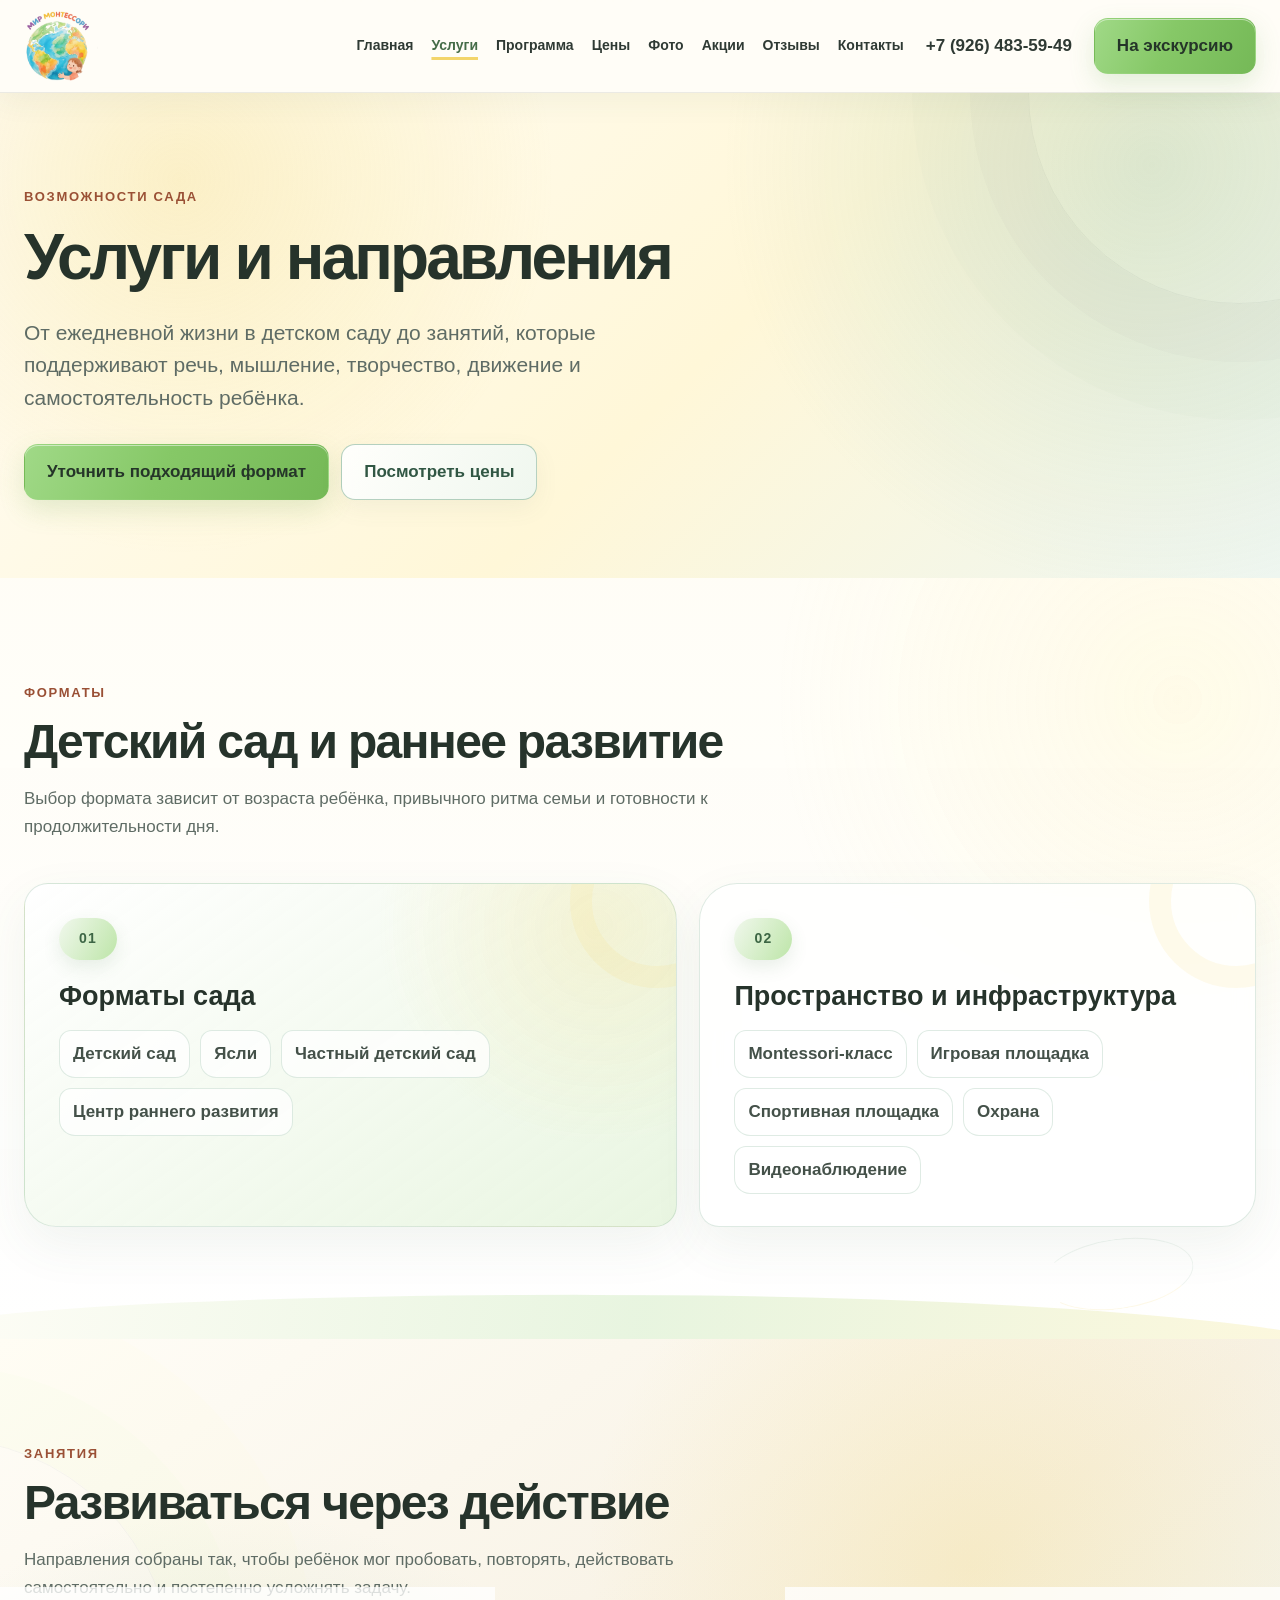
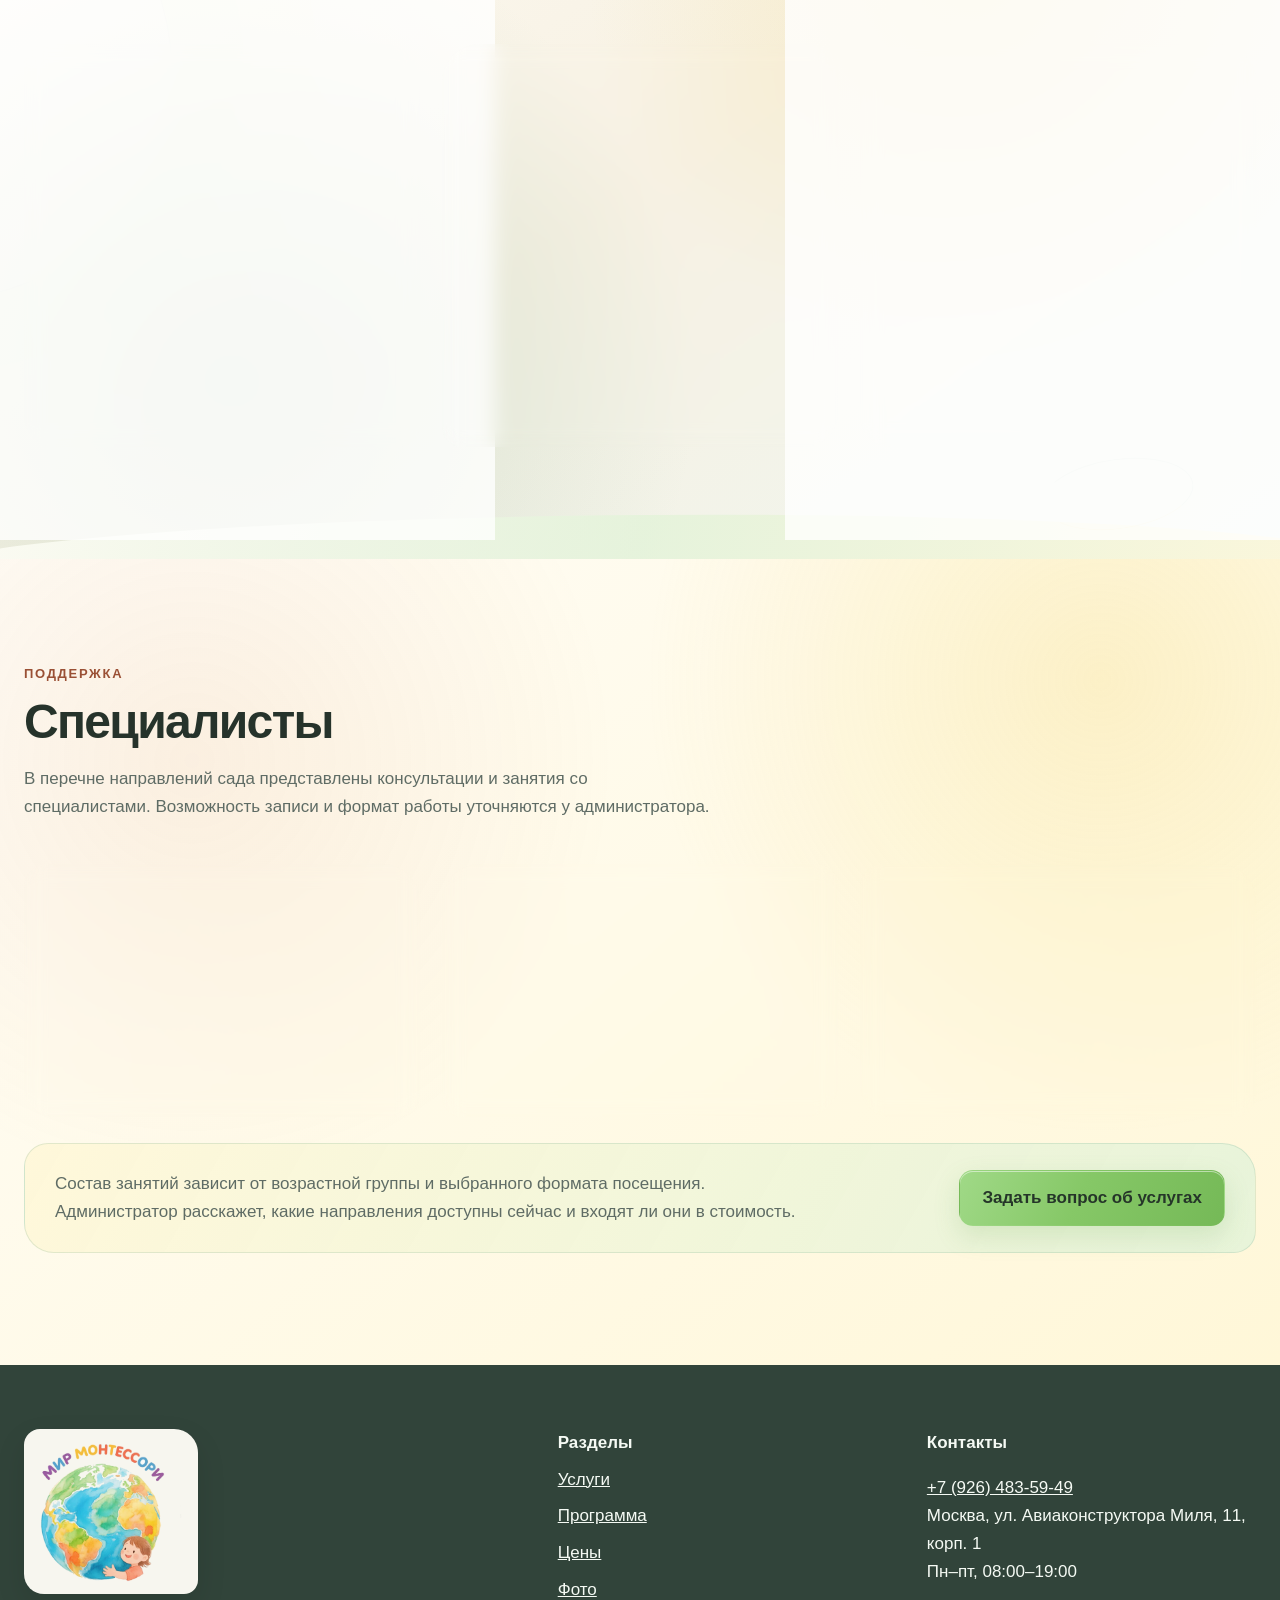
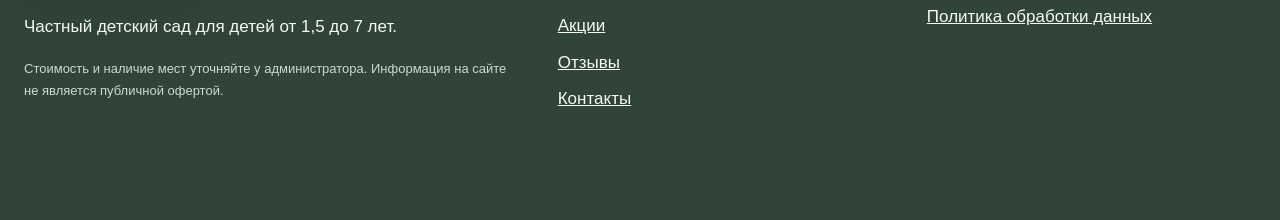
==== commit 6fb54165: "Update brand logo and site name" ====
--- a/all-services.html
+++ b/all-services.html
@@ -1,2 +1,2 @@
-<!doctype html><html lang="ru"><head><meta charset="utf-8"><meta name="viewport" content="width=device-width,initial-scale=1"><title>Все услуги — Сад Монтессори в Жулебино</title><meta name="description" content="Форматы посещения, Montessori-класс, развивающие занятия и специалисты Сада Монтессори в Жулебино."><link rel="stylesheet" href="styles.css"></head><body><div data-header></div><main><section class="page-hero"><div class="container"><div class="eyebrow">Возможности сада</div><h1>Услуги и направления</h1><p class="lead">От ежедневной жизни в детском саду до занятий, которые поддерживают речь, мышление, творчество, движение и самостоятельность ребёнка.</p><div class="actions"><a class="btn" href="contacts.html#tour">Уточнить подходящий формат</a><a class="btn secondary" href="prices.html">Посмотреть цены</a></div></div></section><section class="section services-catalog"><div class="container"><div class="section-head"><div><div class="eyebrow">Форматы</div><h2>Детский сад и раннее развитие</h2></div><p>Выбор формата зависит от возраста ребёнка, привычного ритма семьи и готовности к продолжительности дня.</p></div><div class="service-layout"><article class="service-group service-group-featured"><div class="service-number">01</div><h3>Форматы сада</h3><ul class="service-list"><li>Детский сад</li><li>Ясли</li><li>Частный детский сад</li><li>Центр раннего развития</li></ul></article><article class="service-group"><div class="service-number">02</div><h3>Пространство и инфраструктура</h3><ul class="service-list"><li>Montessori-класс</li><li>Игровая площадка</li><li>Спортивная площадка</li><li>Охрана</li><li>Видеонаблюдение</li></ul></article></div></div></section><section class="section tint services-catalog"><div class="container"><div class="section-head"><div><div class="eyebrow">Занятия</div><h2>Развиваться через действие</h2></div><p>Направления собраны так, чтобы ребёнок мог пробовать, повторять, действовать самостоятельно и постепенно усложнять задачу.</p></div><div class="service-layout service-layout-3"><article class="service-group"><div class="service-number">03</div><h3>Речь и общение</h3><ul class="service-list"><li>Развитие речи</li><li>Социальная жизнь</li><li>Этикет</li><li>Изучение языков</li><li>Английский язык</li></ul></article><article class="service-group service-group-featured"><div class="service-number">04</div><h3>Интеллектуальное развитие</h3><ul class="service-list"><li>Окружающий мир</li><li>Математика</li><li>Обучение грамоте</li><li>Логика</li></ul></article><article class="service-group"><div class="service-number">05</div><h3>Творчество и практика</h3><ul class="service-list"><li>Музыкальное воспитание</li><li>Кулинария</li><li>Практические навыки</li></ul></article></div></div></section><section class="section services-catalog"><div class="container"><div class="section-head"><div><div class="eyebrow">Поддержка</div><h2>Специалисты</h2></div><p>В перечне направлений сада представлены консультации и занятия со специалистами. Возможность записи и формат работы уточняются у администратора.</p></div><div class="service-layout service-specialists"><article class="service-group"><div class="service-number">06</div><h3>Логопед</h3><p>Работа с речевым развитием ребёнка.</p></article><article class="service-group"><div class="service-number">07</div><h3>Психолог</h3><p>Поддержка ребёнка и семьи в вопросах развития и адаптации.</p></article><article class="service-group"><div class="service-number">08</div><h3>Педиатр</h3><p>Информацию о формате консультаций можно получить у администратора.</p></article></div><div class="service-note"><p>Состав занятий зависит от возрастной группы и выбранного формата посещения. Администратор расскажет, какие направления доступны сейчас и входят ли они в стоимость.</p><a class="btn" href="contacts.html#tour">Задать вопрос об услугах</a></div></div></section></main><div data-footer></div><script src="site.js"></script></body></html>
+<!doctype html><html lang="ru"><head><meta charset="utf-8"><meta name="viewport" content="width=device-width,initial-scale=1"><title>Все услуги — Сад Мир Монтессори в Жулебино</title><meta name="description" content="Форматы посещения, Montessori-класс, развивающие занятия и специалисты Сада Монтессори в Жулебино."><link rel="stylesheet" href="styles.css"></head><body><div data-header></div><main><section class="page-hero"><div class="container"><div class="eyebrow">Возможности сада</div><h1>Услуги и направления</h1><p class="lead">От ежедневной жизни в детском саду до занятий, которые поддерживают речь, мышление, творчество, движение и самостоятельность ребёнка.</p><div class="actions"><a class="btn" href="contacts.html#tour">Уточнить подходящий формат</a><a class="btn secondary" href="prices.html">Посмотреть цены</a></div></div></section><section class="section services-catalog"><div class="container"><div class="section-head"><div><div class="eyebrow">Форматы</div><h2>Детский сад и раннее развитие</h2></div><p>Выбор формата зависит от возраста ребёнка, привычного ритма семьи и готовности к продолжительности дня.</p></div><div class="service-layout"><article class="service-group service-group-featured"><div class="service-number">01</div><h3>Форматы сада</h3><ul class="service-list"><li>Детский сад</li><li>Ясли</li><li>Частный детский сад</li><li>Центр раннего развития</li></ul></article><article class="service-group"><div class="service-number">02</div><h3>Пространство и инфраструктура</h3><ul class="service-list"><li>Montessori-класс</li><li>Игровая площадка</li><li>Спортивная площадка</li><li>Охрана</li><li>Видеонаблюдение</li></ul></article></div></div></section><section class="section tint services-catalog"><div class="container"><div class="section-head"><div><div class="eyebrow">Занятия</div><h2>Развиваться через действие</h2></div><p>Направления собраны так, чтобы ребёнок мог пробовать, повторять, действовать самостоятельно и постепенно усложнять задачу.</p></div><div class="service-layout service-layout-3"><article class="service-group"><div class="service-number">03</div><h3>Речь и общение</h3><ul class="service-list"><li>Развитие речи</li><li>Социальная жизнь</li><li>Этикет</li><li>Изучение языков</li><li>Английский язык</li></ul></article><article class="service-group service-group-featured"><div class="service-number">04</div><h3>Интеллектуальное развитие</h3><ul class="service-list"><li>Окружающий мир</li><li>Математика</li><li>Обучение грамоте</li><li>Логика</li></ul></article><article class="service-group"><div class="service-number">05</div><h3>Творчество и практика</h3><ul class="service-list"><li>Музыкальное воспитание</li><li>Кулинария</li><li>Практические навыки</li></ul></article></div></div></section><section class="section services-catalog"><div class="container"><div class="section-head"><div><div class="eyebrow">Поддержка</div><h2>Специалисты</h2></div><p>В перечне направлений сада представлены консультации и занятия со специалистами. Возможность записи и формат работы уточняются у администратора.</p></div><div class="service-layout service-specialists"><article class="service-group"><div class="service-number">06</div><h3>Логопед</h3><p>Работа с речевым развитием ребёнка.</p></article><article class="service-group"><div class="service-number">07</div><h3>Психолог</h3><p>Поддержка ребёнка и семьи в вопросах развития и адаптации.</p></article><article class="service-group"><div class="service-number">08</div><h3>Педиатр</h3><p>Информацию о формате консультаций можно получить у администратора.</p></article></div><div class="service-note"><p>Состав занятий зависит от возрастной группы и выбранного формата посещения. Администратор расскажет, какие направления доступны сейчас и входят ли они в стоимость.</p><a class="btn" href="contacts.html#tour">Задать вопрос об услугах</a></div></div></section></main><div data-footer></div><script src="site.js"></script></body></html>
 
--- a/styles.css
+++ b/styles.css
@@ -18,6 +18,8 @@
 .hero::before,.page-hero::before{content:"";position:absolute;width:420px;height:420px;border:1px solid rgba(49,66,56,.055);border-radius:50%;right:-170px;top:-210px;box-shadow:0 0 0 58px rgba(49,66,56,.018),0 0 0 116px rgba(49,66,56,.012);pointer-events:none}
 .hero-grid{position:relative;z-index:1}
 .hero .media-placeholder{transform:rotate(1.3deg);border-radius:34px 34px 72px 34px;box-shadow:0 28px 80px rgba(73,112,76,.16)}
+.hero .media-placeholder.has-photo{width:100%;max-width:580px;min-height:0;aspect-ratio:1;justify-self:center}
+.hero .media-placeholder.has-photo img{object-fit:cover}
 .hero .media-placeholder::after{content:"";position:absolute;width:112px;height:112px;right:-28px;bottom:-30px;border-radius:50%;background:rgba(255,224,100,.82);filter:blur(.2px);z-index:-1}
 .page-hero{position:relative;isolation:isolate;overflow:hidden;background:radial-gradient(circle at 15% 20%,rgba(255,224,100,.34),transparent 32%),radial-gradient(circle at 88% 14%,rgba(145,214,107,.28),transparent 36%),linear-gradient(135deg,#fffdf6,#fff9de 52%,#eaf8e2)}
 .page-hero .container{position:relative;z-index:1}
@@ -157,10 +159,13 @@
 /* Brand logo */
 .brand-logo{display:inline-flex;align-items:center;flex:0 0 auto;line-height:0}
 .brand-logo img{display:block;width:180px;height:60px;object-fit:contain}
+.brand-logo img.logo-new{width:76px;height:76px;aspect-ratio:1;object-fit:contain}
 .footer-logo{width:max-content;padding:8px 12px 7px;border-radius:16px 24px 14px 20px;background:rgba(255,253,247,.96);box-shadow:0 12px 30px rgba(0,0,0,.1)}
 .footer-logo img{width:220px;height:auto}
+.footer-logo img.logo-new{width:150px;height:150px}
 @media(max-width:1180px){.brand-logo img{width:150px;height:50px}.header-row{gap:16px}.nav{gap:13px}}
 @media(max-width:680px){.brand-logo img{width:142px;height:48px}.footer-logo img{width:200px}}
+@media(max-width:680px){.brand-logo img.logo-new{width:60px;height:60px}.footer-logo img.logo-new{width:132px;height:132px}}
 
 .brand-logo .logo-art{display:block;width:170px;height:auto;aspect-ratio:3/1}
 .footer-logo .logo-art{width:220px;height:auto}
@@ -175,7 +180,7 @@
 body{padding-top:92px}
 .footer-logo .logo-desktop{width:255px}
 @media(max-width:1180px){.brand-logo .logo-desktop{width:220px}.header-row{gap:14px}.nav{gap:11px}}
-@media(max-width:680px){body{padding-top:84px}.header-row{min-height:84px}.nav{top:84px}.brand-logo .logo-desktop{display:none}.brand-logo .logo-mobile{display:block;width:76px;height:76px;aspect-ratio:1}.footer-logo .logo-mobile{width:118px;height:118px}}
+@media(max-width:680px){body{padding-top:76px}.header-row{min-height:76px}.nav{top:76px}.brand-logo .logo-desktop{display:none}.brand-logo .logo-mobile{display:block;width:min(240px,calc(100vw - 118px));height:auto;aspect-ratio:1320/260}.footer-logo .logo-mobile{width:min(260px,calc(100vw - 48px));height:auto}}
 
 /* Services overview and catalog */
 .service-preview{display:grid;grid-template-columns:repeat(4,1fr);gap:18px;position:relative}
@@ -202,4 +207,16 @@
 @media(max-width:1260px){.menu-btn{display:block}.nav{display:none;position:absolute;top:92px;left:0;right:0;background:var(--ivory);padding:22px 24px;flex-direction:column;border-bottom:1px solid var(--line)}.nav.open{display:flex}.header-row>.phone,.header-row>.btn{display:none}}
 @media(max-width:980px){.service-preview{grid-template-columns:repeat(2,1fr)}.service-preview::before{display:none}.service-preview-item:nth-child(even){margin-top:0}.service-layout,.service-layout-3,.service-specialists{grid-template-columns:1fr 1fr}.service-note{align-items:flex-start;flex-direction:column}}
 @media(max-width:680px){.service-preview,.service-layout,.service-layout-3,.service-specialists{grid-template-columns:1fr}.service-preview-item{min-height:0;padding:74px 24px 26px}.service-group{padding:28px 24px}.service-note{padding:24px}.service-note .btn{width:100%}.nav{top:84px}}
-
+
+/* Mobile-only layout refinements */
+@media(max-width:680px){
+  .site-header .container{width:calc(100% - 24px)}
+  .site-header .header-row{gap:10px}
+  .brand-logo .logo-mobile{width:min(280px,calc(100vw - 92px));max-width:none}
+  .nav{top:76px}
+  .timeline{grid-template-columns:1fr;grid-auto-rows:1fr;align-items:stretch}
+  .timeline-item,.timeline-item:nth-child(even){height:100%;min-height:226px;margin-top:0;display:flex;flex-direction:column}
+  .timeline-item p{margin-bottom:0}
+  .grid-3:has(> .quote){width:calc(100% + 16px);margin-left:-8px;gap:16px}
+  .grid-3>.quote{padding:26px 24px;font-size:18px}
+}
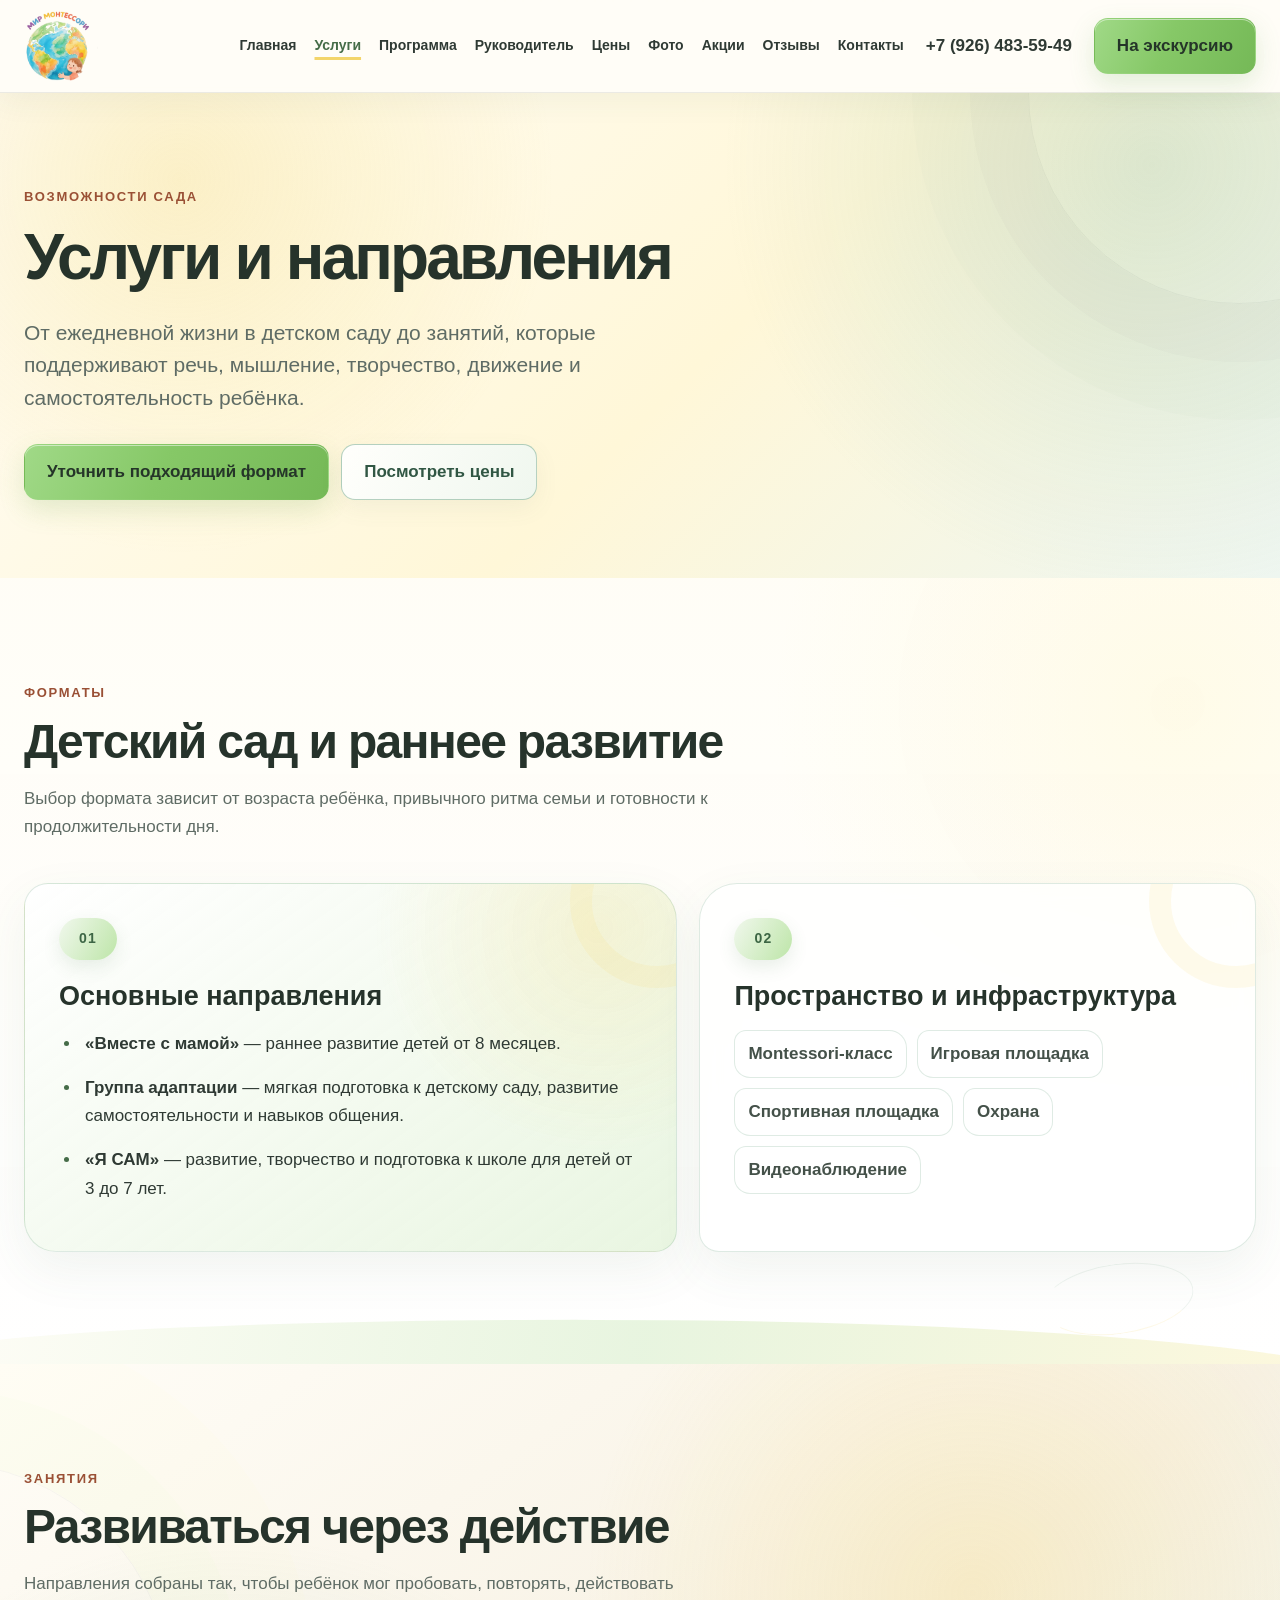
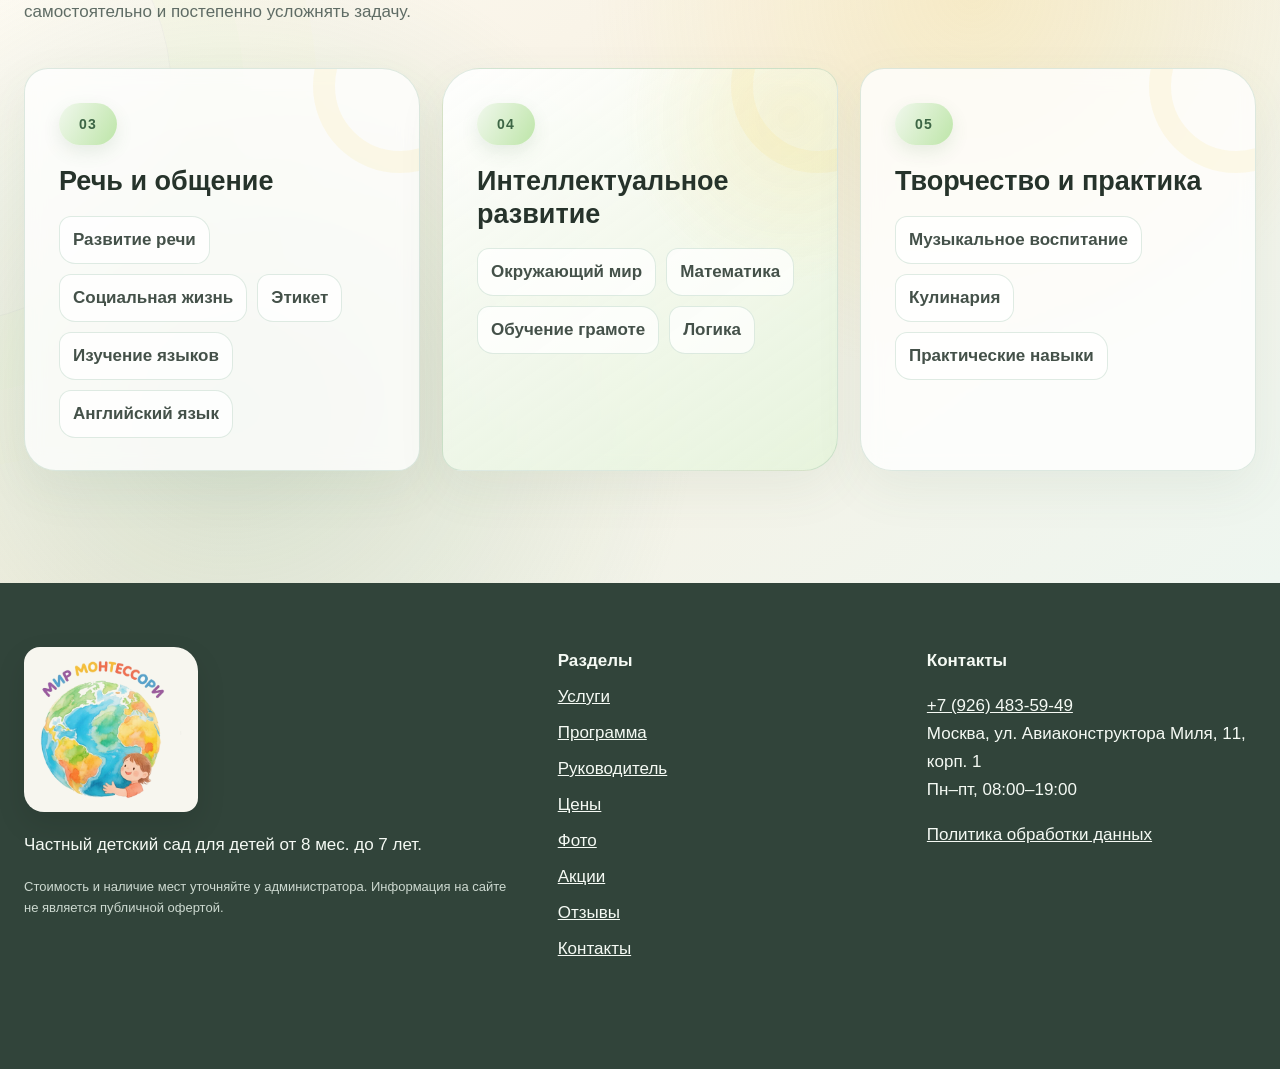
==== commit 68bb05ca: "Update Montessori programs, prices, director page and photo gallery" ====
--- a/all-services.html
+++ b/all-services.html
@@ -1,2 +1,2 @@
-<!doctype html><html lang="ru"><head><meta charset="utf-8"><meta name="viewport" content="width=device-width,initial-scale=1"><title>Все услуги — Сад Мир Монтессори в Жулебино</title><meta name="description" content="Форматы посещения, Montessori-класс, развивающие занятия и специалисты Сада Монтессори в Жулебино."><link rel="stylesheet" href="styles.css"></head><body><div data-header></div><main><section class="page-hero"><div class="container"><div class="eyebrow">Возможности сада</div><h1>Услуги и направления</h1><p class="lead">От ежедневной жизни в детском саду до занятий, которые поддерживают речь, мышление, творчество, движение и самостоятельность ребёнка.</p><div class="actions"><a class="btn" href="contacts.html#tour">Уточнить подходящий формат</a><a class="btn secondary" href="prices.html">Посмотреть цены</a></div></div></section><section class="section services-catalog"><div class="container"><div class="section-head"><div><div class="eyebrow">Форматы</div><h2>Детский сад и раннее развитие</h2></div><p>Выбор формата зависит от возраста ребёнка, привычного ритма семьи и готовности к продолжительности дня.</p></div><div class="service-layout"><article class="service-group service-group-featured"><div class="service-number">01</div><h3>Форматы сада</h3><ul class="service-list"><li>Детский сад</li><li>Ясли</li><li>Частный детский сад</li><li>Центр раннего развития</li></ul></article><article class="service-group"><div class="service-number">02</div><h3>Пространство и инфраструктура</h3><ul class="service-list"><li>Montessori-класс</li><li>Игровая площадка</li><li>Спортивная площадка</li><li>Охрана</li><li>Видеонаблюдение</li></ul></article></div></div></section><section class="section tint services-catalog"><div class="container"><div class="section-head"><div><div class="eyebrow">Занятия</div><h2>Развиваться через действие</h2></div><p>Направления собраны так, чтобы ребёнок мог пробовать, повторять, действовать самостоятельно и постепенно усложнять задачу.</p></div><div class="service-layout service-layout-3"><article class="service-group"><div class="service-number">03</div><h3>Речь и общение</h3><ul class="service-list"><li>Развитие речи</li><li>Социальная жизнь</li><li>Этикет</li><li>Изучение языков</li><li>Английский язык</li></ul></article><article class="service-group service-group-featured"><div class="service-number">04</div><h3>Интеллектуальное развитие</h3><ul class="service-list"><li>Окружающий мир</li><li>Математика</li><li>Обучение грамоте</li><li>Логика</li></ul></article><article class="service-group"><div class="service-number">05</div><h3>Творчество и практика</h3><ul class="service-list"><li>Музыкальное воспитание</li><li>Кулинария</li><li>Практические навыки</li></ul></article></div></div></section><section class="section services-catalog"><div class="container"><div class="section-head"><div><div class="eyebrow">Поддержка</div><h2>Специалисты</h2></div><p>В перечне направлений сада представлены консультации и занятия со специалистами. Возможность записи и формат работы уточняются у администратора.</p></div><div class="service-layout service-specialists"><article class="service-group"><div class="service-number">06</div><h3>Логопед</h3><p>Работа с речевым развитием ребёнка.</p></article><article class="service-group"><div class="service-number">07</div><h3>Психолог</h3><p>Поддержка ребёнка и семьи в вопросах развития и адаптации.</p></article><article class="service-group"><div class="service-number">08</div><h3>Педиатр</h3><p>Информацию о формате консультаций можно получить у администратора.</p></article></div><div class="service-note"><p>Состав занятий зависит от возрастной группы и выбранного формата посещения. Администратор расскажет, какие направления доступны сейчас и входят ли они в стоимость.</p><a class="btn" href="contacts.html#tour">Задать вопрос об услугах</a></div></div></section></main><div data-footer></div><script src="site.js"></script></body></html>
+<!doctype html><html lang="ru"><head><meta charset="utf-8"><meta name="viewport" content="width=device-width,initial-scale=1"><title>Все услуги — Детский сад Мир Монтессори в Жулебино</title><meta name="description" content="Форматы посещения, Montessori-класс, развивающие занятия и раннее развитие Детского сада Монтессори в Жулебино."><link rel="stylesheet" href="styles.css"></head><body><div data-header></div><main><section class="page-hero"><div class="container"><div class="eyebrow">Возможности сада</div><h1>Услуги и направления</h1><p class="lead">От ежедневной жизни в детском саду до занятий, которые поддерживают речь, мышление, творчество, движение и самостоятельность ребёнка.</p><div class="actions"><a class="btn" href="contacts.html#tour">Уточнить подходящий формат</a><a class="btn secondary" href="prices.html">Посмотреть цены</a></div></div></section><section class="section services-catalog"><div class="container"><div class="section-head"><div><div class="eyebrow">Форматы</div><h2>Детский сад и раннее развитие</h2></div><p>Выбор формата зависит от возраста ребёнка, привычного ритма семьи и готовности к продолжительности дня.</p></div><div class="service-layout"><article class="service-group service-group-featured"><div class="service-number">01</div><h3>Основные направления</h3><ul class="director-list"><li><strong>«Вместе с мамой»</strong> — раннее развитие детей от 8 месяцев.</li><li><strong>Группа адаптации</strong> — мягкая подготовка к детскому саду, развитие самостоятельности и навыков общения.</li><li><strong>«Я САМ»</strong> — развитие, творчество и подготовка к школе для детей от 3 до 7 лет.</li></ul></article><article class="service-group"><div class="service-number">02</div><h3>Пространство и инфраструктура</h3><ul class="service-list"><li>Montessori-класс</li><li>Игровая площадка</li><li>Спортивная площадка</li><li>Охрана</li><li>Видеонаблюдение</li></ul></article></div></div></section><section class="section tint services-catalog"><div class="container"><div class="section-head"><div><div class="eyebrow">Занятия</div><h2>Развиваться через действие</h2></div><p>Направления собраны так, чтобы ребёнок мог пробовать, повторять, действовать самостоятельно и постепенно усложнять задачу.</p></div><div class="service-layout service-layout-3"><article class="service-group"><div class="service-number">03</div><h3>Речь и общение</h3><ul class="service-list"><li>Развитие речи</li><li>Социальная жизнь</li><li>Этикет</li><li>Изучение языков</li><li>Английский язык</li></ul></article><article class="service-group service-group-featured"><div class="service-number">04</div><h3>Интеллектуальное развитие</h3><ul class="service-list"><li>Окружающий мир</li><li>Математика</li><li>Обучение грамоте</li><li>Логика</li></ul></article><article class="service-group"><div class="service-number">05</div><h3>Творчество и практика</h3><ul class="service-list"><li>Музыкальное воспитание</li><li>Кулинария</li><li>Практические навыки</li></ul></article></div></div></section></main><div data-footer></div><script src="site.js"></script></body></html>
 
--- a/styles.css
+++ b/styles.css
@@ -220,3 +220,71 @@
   .grid-3:has(> .quote){width:calc(100% + 16px);margin-left:-8px;gap:16px}
   .grid-3>.quote{padding:26px 24px;font-size:18px}
 }
+
+/* Server-side form delivery */
+.form-honeypot{position:absolute!important;left:-10000px!important;width:1px!important;height:1px!important;overflow:hidden!important}
+.form-status{min-height:24px;font-size:15px;font-weight:700}
+.form-status.success{color:#376b3c}.form-status.error{color:#9a3f2d}
+.mail-form button:disabled{opacity:.65;cursor:wait;transform:none}
+
+/* Homepage hero: match the other section headings and keep the image balanced. */
+.hero h1{font-size:clamp(36px,4vw,48px)}
+.hero .media-placeholder.has-photo{max-width:530px}
+@media(max-width:680px){.hero h1{font-size:32px}}
+
+/* Director profile */
+.director-intro{display:grid;grid-template-columns:1.1fr 1fr;align-items:center;gap:48px}
+.director-hero h1{font-size:clamp(34px,3.5vw,52px);overflow-wrap:break-word}
+.director-photo{margin:0;min-width:0}
+.director-photo img{display:block;width:100%;height:auto;border-radius:var(--radius);box-shadow:var(--shadow)}
+.director-experience{display:inline-block;padding:10px 18px;background:var(--sun-soft);border-radius:14px;color:var(--ink-strong)}
+.director-details{display:grid;grid-template-columns:1fr 1fr;gap:44px;align-items:start}
+.director-details h2{font-size:clamp(28px,3vw,38px)}
+.director-list{padding-left:22px;margin-bottom:0}
+.director-list li{padding-left:4px;margin-bottom:16px}
+.director-list li::marker{color:#456c48}
+.director-mission{max-width:900px;margin:auto;padding:clamp(24px,5vw,48px)}
+@media(max-width:980px){.director-intro,.director-details{grid-template-columns:1fr;gap:28px}.director-photo{max-width:591px}.director-hero h1{max-width:700px}}
+
+/* Unified price cards */
+.pricing-grid{display:grid;grid-template-columns:repeat(3,minmax(0,1fr));gap:24px;align-items:stretch}
+.tariff-card{position:relative;min-width:0;padding:30px;border-radius:26px;border:1px solid #d6e5ce;background:linear-gradient(155deg,#fff 30%,#f1f8e9);box-shadow:0 16px 42px rgba(64,105,70,.08);overflow:hidden}
+.tariff-card::before{content:"";position:absolute;top:0;left:0;right:0;height:5px;background:linear-gradient(90deg,var(--green),var(--sun))}
+.tariff-heading{display:flex;align-items:center;justify-content:space-between;gap:12px;margin-bottom:20px}
+.tariff-number{display:grid;place-items:center;width:40px;height:40px;border-radius:14px;background:var(--sun-soft);font-size:14px;font-weight:800;color:var(--ink-strong)}
+.tariff-tag{padding:5px 12px;border-radius:99px;background:var(--mint);font-size:13px;font-weight:700;color:#456c48}
+.pricing-section .tariff-card h2{font-size:28px;line-height:1.2;margin:0 0 24px;letter-spacing:-.025em}
+.tariff-schedule{display:grid;gap:6px;padding:16px 0;border-top:1px solid var(--line);border-bottom:1px solid var(--line);font-size:15px}
+.tariff-schedule span{color:var(--muted);font-size:13px}
+.tariff-schedule strong{font-weight:650}
+.tariff-rates{display:grid;gap:16px;padding:24px 0;flex:1;align-content:start}
+.tariff-rate .price{margin:0;font-size:34px}
+.tariff-rate p{margin:4px 0 0;font-size:14px}
+.tariff-card>.btn{width:100%;margin-top:auto}
+.tariff-full-day{display:grid;grid-template-columns:1.2fr 1fr auto;align-items:center;gap:40px;margin-top:24px;background:linear-gradient(120deg,#fff9e8,#edf7e5)}
+.tariff-full-day .tariff-heading{justify-content:flex-start}
+.tariff-full-day .tariff-rates{padding:0}
+.tariff-full-day>.btn{margin-top:0}
+@media(max-width:980px){.pricing-grid{grid-template-columns:1fr}.tariff-full-day{grid-template-columns:1fr;gap:24px}.tariff-card{padding:26px}.tariff-full-day .tariff-rates{padding:0}}
+/* Program details */
+.program-section{scroll-margin-top:110px}
+.program-section .program-intro{max-width:880px;margin-bottom:38px}
+.program-section .program-intro h2{font-size:clamp(30px,3.6vw,46px);margin-bottom:24px}
+.program-blocks{display:grid;grid-template-columns:repeat(2,minmax(0,1fr));gap:24px;align-items:start}
+.program-block{padding:clamp(24px,3vw,36px);border-radius:24px 34px 24px 30px;background:linear-gradient(145deg,#fff,#f7fbf1);box-shadow:0 12px 38px rgba(64,105,70,.06)}
+.program-block h3{font-size:26px;color:var(--ink-strong);margin-top:0;padding-bottom:18px;border-bottom:2px solid var(--sun-soft)}
+.program-block p:last-child{margin-bottom:0}
+.program-block-wide{grid-column:1/-1}
+.program-activities{display:grid;grid-template-columns:repeat(2,minmax(0,1fr));gap:24px 32px}
+.program-activity{border-left:3px solid var(--soft-green);padding-left:20px}
+.program-activity h4,.program-time{font-size:20px;line-height:1.4;color:var(--ink-strong);margin:0 0 12px}
+.program-time{margin-top:24px;padding:12px 16px;border-radius:12px;background:var(--sun-soft)}
+.program-nav{display:flex;flex-wrap:wrap;gap:12px;margin-top:28px}
+.program-nav a{text-decoration:none;font-weight:750;border:1px solid #adc79f;background:#fffdf6;padding:12px 20px;border-radius:99px}
+.program-nav a:hover{background:var(--mint)}
+@media(max-width:680px){.program-blocks,.program-activities{grid-template-columns:1fr}.program-block-wide{grid-column:auto}.program-nav a{width:100%;text-align:center}.program-block h3{font-size:24px}}
+/* Photo gallery: original photographs */
+.gallery-real{grid-template-columns:repeat(2,minmax(0,1fr));align-items:start;gap:24px}
+.gallery-photo{margin:0;border-radius:22px;overflow:hidden;background:var(--sage);box-shadow:var(--shadow);border:1px solid var(--line)}
+.gallery-photo img{display:block;width:100%;height:auto}
+@media(max-width:680px){.gallery-real{grid-template-columns:1fr;gap:18px}}
